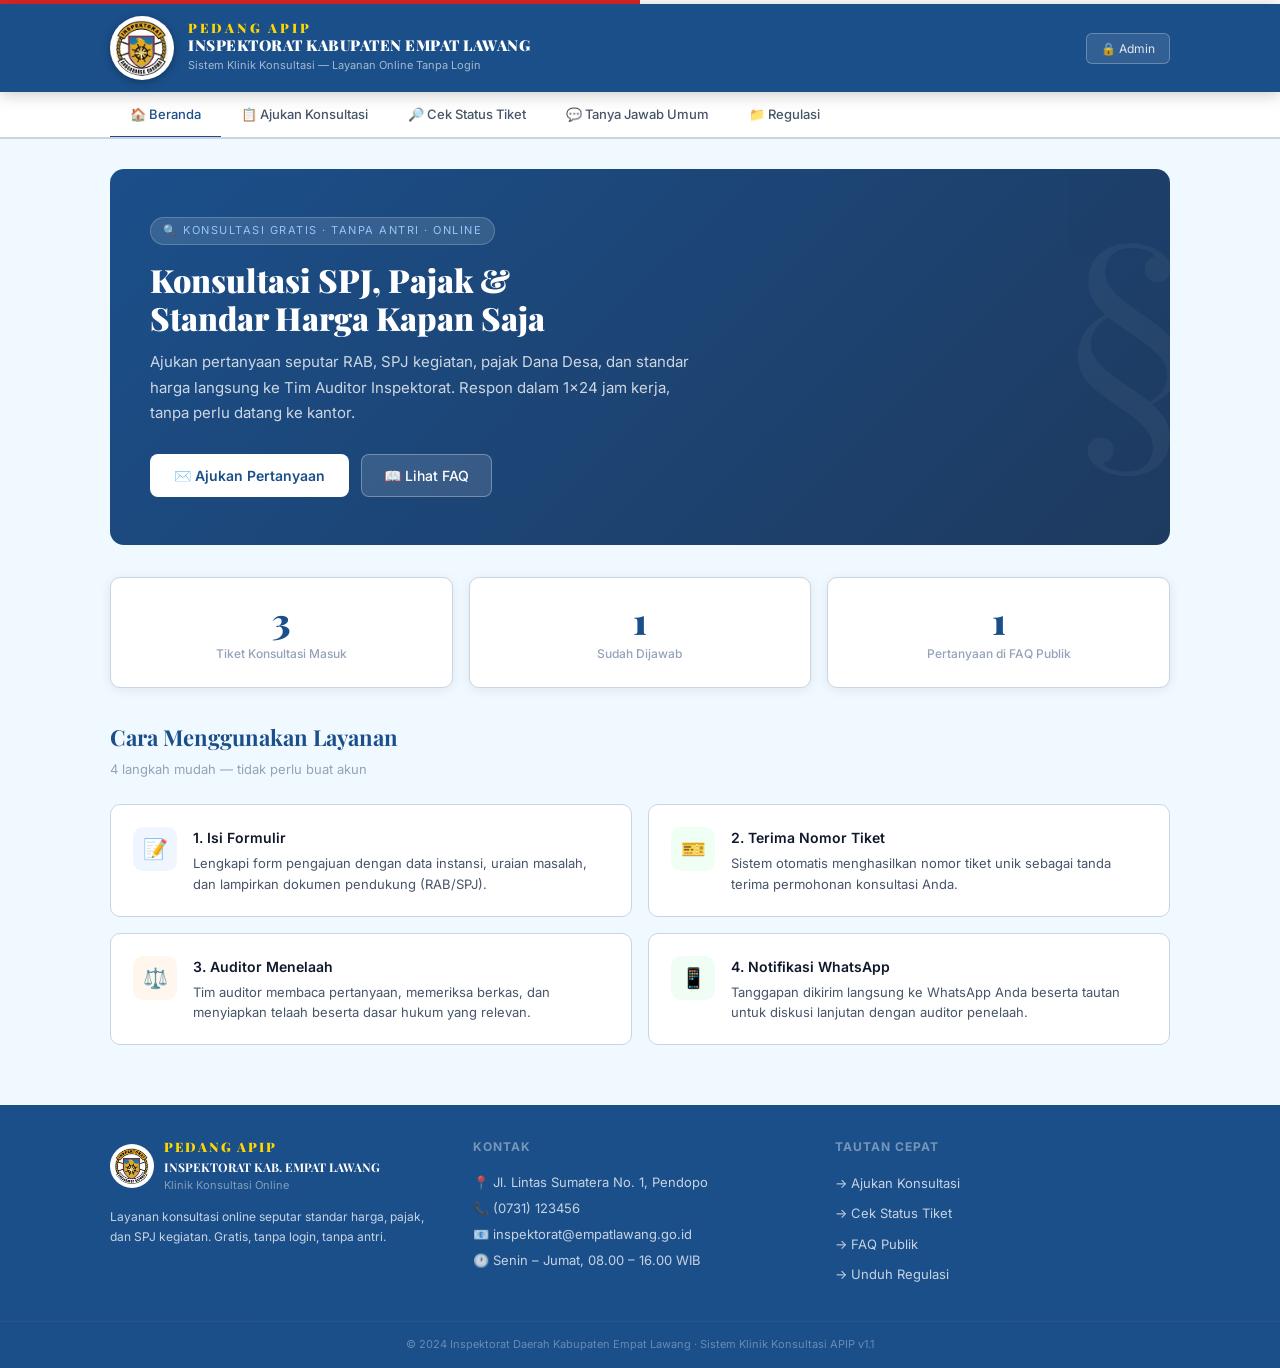
==== app.html @ f9783a8f "Initial commit" ====
<!DOCTYPE html>
<html lang="id">
<head>
  <meta charset="UTF-8">
  <meta name="viewport" content="width=device-width, initial-scale=1.0">
  <title>Klinik Konsultasi APIP — Inspektorat Kab. Empat Lawang</title>

  <!-- Google Fonts -->
  <link rel="preconnect" href="https://fonts.googleapis.com">
  <link href="https://fonts.googleapis.com/css2?family=Inter:wght@300;400;500;600;700&family=Playfair+Display:wght@700;900&display=swap" rel="stylesheet">

  <!-- CSS (urutan penting: base → components → admin) -->
  <link rel="stylesheet" href="css/base.css">
  <link rel="stylesheet" href="css/components.css">
  <link rel="stylesheet" href="css/admin.css">
</head>
<body>

<!-- ═══════════════════════════════════════════════════════════
     HEADER
════════════════════════════════════════════════════════════ -->
<div class="strip-merah"></div>
<header class="site-header">
  <div class="header-inner">
    <div class="logo-wrap">
      <img src="[data-uri]" alt="Logo Inspektorat" class="logo-img">
    </div>
    <div class="header-text">
      <div class="brand-name">PEDANG APIP</div>
      <h1>INSPEKTORAT KABUPATEN EMPAT LAWANG</h1>
      <div class="subtitle">Sistem Klinik Konsultasi — Layanan Online Tanpa Login</div>
    </div>
    <button class="admin-btn" onclick="showPage('admin')">🔒 Admin</button>
  </div>
</header>

<!-- ═══════════════════════════════════════════════════════════
     NAVIGASI PUBLIK
════════════════════════════════════════════════════════════ -->
<nav class="nav-bar">
  <div class="nav-inner">
    <button class="nav-btn active" id="nav-home"     onclick="showPage('home')">🏠 Beranda</button>
    <button class="nav-btn"        id="nav-form"     onclick="showPage('form')">📋 Ajukan Konsultasi</button>
    <button class="nav-btn"        id="nav-cek"      onclick="showPage('cek')">🔎 Cek Status Tiket</button>
    <button class="nav-btn"        id="nav-faq"      onclick="showPage('faq')">💬 Tanya Jawab Umum</button>
    <button class="nav-btn"        id="nav-regulasi" onclick="showPage('regulasi')">📁 Regulasi</button>
  </div>
</nav>

<!-- ═══════════════════════════════════════════════════════════
     KONTEN UTAMA
════════════════════════════════════════════════════════════ -->
<main class="main">

  <!-- ── BERANDA ─────────────────────────────────────────── -->
  <div class="page active" id="page-home">
    <div class="hero">
      <div class="hero-badge">🔍 Konsultasi Gratis · Tanpa Antri · Online</div>
      <h2>Konsultasi SPJ, Pajak &<br>Standar Harga Kapan Saja</h2>
      <p>Ajukan pertanyaan seputar RAB, SPJ kegiatan, pajak Dana Desa, dan standar harga
         langsung ke Tim Auditor Inspektorat. Respon dalam 1×24 jam kerja, tanpa perlu
         datang ke kantor.</p>
      <div class="hero-cta">
        <button class="btn-primary"   onclick="showPage('form')">✉️ Ajukan Pertanyaan</button>
        <button class="btn-secondary" onclick="showPage('faq')">📖 Lihat FAQ</button>
      </div>
    </div>

    <!-- Statistik -->
    <div class="stat-grid">
      <div class="stat-card">
        <div class="stat-num" id="stat-tiket">0</div>
        <div class="stat-label">Tiket Konsultasi Masuk</div>
      </div>
      <div class="stat-card">
        <div class="stat-num" id="stat-selesai">0</div>
        <div class="stat-label">Sudah Dijawab</div>
      </div>
      <div class="stat-card">
        <div class="stat-num" id="stat-faq">0</div>
        <div class="stat-label">Pertanyaan di FAQ Publik</div>
      </div>
    </div>

    <!-- Cara Pakai -->
    <h3 class="section-title" style="margin-bottom:4px;">Cara Menggunakan Layanan</h3>
    <p class="section-sub">4 langkah mudah — tidak perlu buat akun</p>
    <div class="how-grid">
      <div class="how-card">
        <div class="how-icon" style="background:#EFF6FF;">📝</div>
        <div>
          <h4>1. Isi Formulir</h4>
          <p>Lengkapi form pengajuan dengan data instansi, uraian masalah, dan lampirkan dokumen pendukung (RAB/SPJ).</p>
        </div>
      </div>
      <div class="how-card">
        <div class="how-icon" style="background:#F0FFF4;">🎫</div>
        <div>
          <h4>2. Terima Nomor Tiket</h4>
          <p>Sistem otomatis menghasilkan nomor tiket unik sebagai tanda terima permohonan konsultasi Anda.</p>
        </div>
      </div>
      <div class="how-card">
        <div class="how-icon" style="background:#FFF7ED;">⚖️</div>
        <div>
          <h4>3. Auditor Menelaah</h4>
          <p>Tim auditor membaca pertanyaan, memeriksa berkas, dan menyiapkan telaah beserta dasar hukum yang relevan.</p>
        </div>
      </div>
      <div class="how-card">
        <div class="how-icon" style="background:#F0FDF4;">📱</div>
        <div>
          <h4>4. Notifikasi WhatsApp</h4>
          <p>Tanggapan dikirim langsung ke WhatsApp Anda beserta tautan untuk diskusi lanjutan dengan auditor penelaah.</p>
        </div>
      </div>
    </div>
  </div>

  <!-- ── AJUKAN KONSULTASI ────────────────────────────────── -->
  <div class="page" id="page-form">
    <h2 class="section-title">Formulir Pengajuan Konsultasi</h2>
    <p class="section-sub">Isi dengan lengkap dan benar. Nomor WhatsApp aktif wajib diisi untuk menerima tanggapan.</p>

    <div class="form-card">
      <div class="form-row">
        <div class="form-group">
          <label>Nama Lengkap <span class="req">*</span></label>
          <input type="text" id="f-nama" placeholder="Nama sesuai identitas">
        </div>
        <div class="form-group">
          <label>Panggilan / Username</label>
          <input type="text" id="f-username" placeholder="misal: Pak Andi">
        </div>
      </div>

      <div class="form-row">
        <div class="form-group">
          <label>Instansi <span class="req">*</span></label>
          <select id="f-inst-type" onchange="toggleInstName()">
            <option value="">— Pilih Instansi —</option>
            <option value="opd">OPD</option>
            <option value="kecamatan">Kecamatan</option>
            <option value="puskesmas">Puskesmas</option>
            <option value="rs">Rumah Sakit Pratama</option>
          </select>
        </div>
        <div class="form-group" id="f-unit-group" style="display:none">
          <label id="f-unit-label">Unit <span class="req">*</span></label>
          <select id="f-unit">
            <option value="">— Pilih Unit —</option>
          </select>
        </div>
      </div>

      <div class="form-row">
        <div class="form-group">
          <label>Jabatan <span class="req">*</span></label>
          <select id="f-jabatan">
            <option value="">— Pilih Jabatan —</option>
            <option value="PA">PA (Pengguna Anggaran)</option>
            <option value="KPA">KPA (Kuasa Pengguna Anggaran)</option>
            <option value="KPA/PPK">KPA/PPK</option>
            <option value="PPTK">PPTK (Pejabat Pelaksana Teknis Kegiatan)</option>
            <option value="Bendahara JKN">Bendahara JKN</option>
            <option value="Bendahara BOK">Bendahara BOK</option>
            <option value="Bendahara BOS">Bendahara BOS</option>
            <option value="Bendahara Umum">Bendahara Umum atau Lainnya</option>
            <option value="Lainnya">Lainnya</option>
          </select>
        </div>
        <div class="form-group">
          <label>Nomor WhatsApp Aktif <span class="req">*</span></label>
          <input type="tel" id="f-wa" placeholder="628xxxxxxxxxx">
          <div class="form-hint">Format: 628xxx — tanpa spasi atau tanda baca</div>
        </div>
      </div>

      <div class="form-group">
        <label>Alamat Email</label>
        <input type="email" id="f-email" placeholder="email@domain.com (opsional)">
      </div>

      <div class="form-row">
        <div class="form-group">
          <label>Nama Program <span class="req">*</span></label>
          <input type="text" id="f-program" placeholder="misal: Program Pembangunan Infrastruktur Desa">
        </div>
        <div class="form-group">
          <label>Nama Kegiatan <span class="req">*</span></label>
          <input type="text" id="f-kegiatan" placeholder="misal: Pavingisasi Jalan RT 01">
        </div>
      </div>

      <div class="form-group">
        <label>Uraian Pertanyaan Konsultasi <span class="req">*</span></label>
        <textarea id="f-uraian"
          placeholder="Jelaskan secara rinci permasalahan yang dihadapi, termasuk tahun anggaran, nilai kegiatan, dan kendala spesifik..."></textarea>
      </div>

      <div class="form-group">
        <label>Upload Berkas Pendukung</label>
        <div class="upload-zone" onclick="document.getElementById('f-file').click()">
          <div class="upload-icon">📎</div>
          <p id="upload-label">Klik untuk upload DPA, RAB, atau draf SPJ</p>
          <span>Format PDF/Excel/Word · Maks. 10 MB</span>
        </div>
        <input type="file" id="f-file" style="display:none"
               accept=".pdf,.xlsx,.xls,.docx,.doc"
               onchange="updateUploadLabel()">
        <div id="upload-preview" style="display:none;"></div>
      </div>

      <button class="submit-btn" onclick="submitForm()">✉️ Kirim Permohonan Konsultasi</button>
    </div>
  </div>

  <!-- ── CEK STATUS TIKET ─────────────────────────────────── -->
  <div class="page" id="page-cek">
    <h2 class="section-title">Cek Status Tiket Konsultasi</h2>
    <p class="section-sub">Masukkan nomor tiket yang diterima saat pengajuan untuk melihat status dan tanggapan auditor.</p>
    <div style="max-width:560px;margin:0 auto;">
      <div class="form-card">
        <div class="form-group">
          <label>Nomor Tiket <span class="req">*</span></label>
          <input type="text" id="cek-input"
                 placeholder="Contoh: EL-2024-0001"
                 style="text-transform:uppercase;font-size:16px;font-weight:600;letter-spacing:1px;"
                 oninput="this.value=this.value.toUpperCase()"
                 onkeydown="if(event.key==='Enter') cekStatus()">
        </div>
        <button class="submit-btn" onclick="cekStatus()">🔎 Cari Tiket</button>
      </div>
      <div id="cek-result" style="display:none;margin-top:20px;"></div>
    </div>
  </div>

  <!-- ── TANYA JAWAB UMUM (FAQ) ────────────────────────────── -->
  <div class="page" id="page-faq">
    <h2 class="section-title">Ruang Tanya Jawab Umum</h2>
    <p class="section-sub">Arsip telaah auditor yang telah disetujui untuk dibagikan. Nama pemohon otomatis disamarkan.</p>

    <div class="search-bar">
      <input type="text" id="faq-search"
             placeholder="🔍  Cari pertanyaan, topik, atau kata kunci..."
             oninput="filterFaq()">
    </div>
    <div class="tag-filters">
      <span class="tag-chip active"   onclick="setFaqTag(this,'all')">Semua</span>
      <span class="tag-chip"          onclick="setFaqTag(this,'pajak')">Pajak</span>
      <span class="tag-chip"          onclick="setFaqTag(this,'standar-harga')">Standar Harga</span>
      <span class="tag-chip"          onclick="setFaqTag(this,'spj')">SPJ</span>
      <span class="tag-chip"          onclick="setFaqTag(this,'rab')">RAB</span>
      <span class="tag-chip"          onclick="setFaqTag(this,'dana-desa')">Dana Desa</span>
    </div>
    <div id="faq-list"></div>
  </div>

  <!-- ── PUSAT REGULASI ────────────────────────────────────── -->
  <div class="page" id="page-regulasi">
    <h2 class="section-title">Pusat Unduh Regulasi</h2>
    <p class="section-sub">Dokumen aturan resmi yang menjadi dasar pembinaan dan konsultasi.</p>
    <div class="reg-grid" id="reg-grid"></div>
  </div>

  <!-- ── ADMIN ─────────────────────────────────────────────── -->
  <div class="page" id="page-admin">

    <!-- Form Login -->
    <div id="admin-login-section">
      <div style="max-width:420px;margin:0 auto;padding-top:20px;">
        <div class="admin-login">
          <div style="text-align:center;margin-bottom:24px;font-size:40px;">🔒</div>
          <h3>Login Auditor</h3>
          <p>Akses khusus internal Inspektorat Kabupaten Empat Lawang.</p>
          <div class="form-group">
            <label>Email</label>
            <input type="email" id="login-email" placeholder="auditor@empatlawang.go.id"
                   onkeydown="if(event.key==='Enter') doLogin()">
          </div>
          <div class="form-group">
            <label>Password</label>
            <input type="password" id="login-pass" placeholder="••••••••"
                   onkeydown="if(event.key==='Enter') doLogin()">
            <div class="form-hint">Demo: gunakan email apapun + password "auditor123"</div>
          </div>
          <button class="login-btn" onclick="doLogin()">Masuk ke Dashboard</button>
        </div>
      </div>
    </div>

    <!-- Dashboard -->
    <div id="admin-dashboard" style="display:none;">
      <div class="dashboard-header">
        <div>
          <h3>Dashboard Telaah Auditor</h3>
          <p style="font-size:13px;color:var(--text-muted);margin-top:2px;">
            Selamat datang, <strong id="auditor-name">Auditor</strong>
          </p>
        </div>
        <button class="logout-btn" onclick="doLogout()">↩ Keluar</button>
      </div>

      <!-- Stat cards -->
      <div class="stat-grid" style="margin-bottom:24px;">
        <div class="stat-card">
          <div class="stat-num" id="adm-total">0</div>
          <div class="stat-label">Total Tiket</div>
        </div>
        <div class="stat-card">
          <div class="stat-num" id="adm-pending" style="color:var(--blue-mid)">0</div>
          <div class="stat-label">Menunggu Telaah</div>
        </div>
        <div class="stat-card">
          <div class="stat-num" id="adm-done" style="color:var(--success)">0</div>
          <div class="stat-label">Selesai Dijawab</div>
        </div>
      </div>

      <!-- Sub-tab -->
      <div style="display:flex;gap:0;border-bottom:2px solid var(--border);margin-bottom:24px;">
        <button class="admin-tab active" id="atab-tiket"   onclick="switchAdminTab('tiket')">📋 Tiket Masuk</button>
        <button class="admin-tab"        id="atab-auditor" onclick="switchAdminTab('auditor')">👥 Auditor</button>
        <button class="admin-tab"        id="atab-laporan" onclick="switchAdminTab('laporan')">📊 Laporan</button>
      </div>

      <!-- Tab: Tiket -->
      <div id="atab-content-tiket">
        <div class="filter-row">
          <select id="filter-kec" onchange="renderTickets()">
            <option value="all">Semua Kecamatan</option>
            <option>Pendopo</option>
            <option>Pendopo Barat</option>
            <option>Muara Pinang</option>
            <option>Lintang Kanan</option>
            <option>Saling</option>
            <option>Ulu Musi</option>
            <option>Pasemah Air Keruh</option>
            <option>Talang Padang</option>
          </select>
          <select id="filter-status" onchange="renderTickets()">
            <option value="all">Semua Status</option>
            <option value="submitted">Menunggu</option>
            <option value="completed">Selesai</option>
          </select>
          <input type="text" id="filter-search"
                 placeholder="🔍 Cari nama / kegiatan..."
                 oninput="renderTickets()"
                 style="flex:1;min-width:180px;">
        </div>
        <div class="ticket-list" id="ticket-list"></div>
      </div>

      <!-- Tab: Auditor -->
      <div id="atab-content-auditor" style="display:none;">
        <div style="display:flex;justify-content:space-between;align-items:center;margin-bottom:16px;">
          <h4 style="font-size:15px;font-weight:600;color:var(--blue-deep);">Daftar Auditor Aktif</h4>
          <button class="btn-primary"
                  style="background:var(--blue-deep);color:#fff;font-size:13px;padding:9px 16px;"
                  onclick="showAddAuditorForm()">+ Tambah Auditor</button>
        </div>
        <div id="auditor-list"></div>

        <!-- Form Tambah Auditor -->
        <div id="add-auditor-form" style="display:none;margin-top:20px;">
          <div class="form-card" style="padding:24px;">
            <h4 style="font-size:15px;font-weight:600;margin-bottom:16px;color:var(--blue-deep);">Tambah Auditor Baru</h4>
            <div class="form-row">
              <div class="form-group">
                <label>Nama Lengkap <span class="req">*</span></label>
                <input type="text" id="au-nama" placeholder="Nama + gelar">
              </div>
              <div class="form-group">
                <label>NIP</label>
                <input type="text" id="au-nip" placeholder="18 digit NIP">
              </div>
            </div>
            <div class="form-row">
              <div class="form-group">
                <label>Email <span class="req">*</span></label>
                <input type="email" id="au-email" placeholder="nama@empatlawang.go.id">
              </div>
              <div class="form-group">
                <label>Nomor WhatsApp <span class="req">*</span></label>
                <input type="tel" id="au-wa" placeholder="628xxxxxxxxxx">
              </div>
            </div>
            <div class="form-group">
              <label>Wilayah Tugas</label>
              <select id="au-region">
                <option value="All">Semua Wilayah</option>
                <option value="Wilayah 1">Wilayah 1 (Pendopo, Pendopo Barat)</option>
                <option value="Wilayah 2">Wilayah 2 (Muara Pinang, Lintang Kanan)</option>
                <option value="Wilayah 3">Wilayah 3 (Saling, Ulu Musi)</option>
                <option value="Wilayah 4">Wilayah 4 (Pasemah Air Keruh, Talang Padang)</option>
              </select>
            </div>
            <div class="btn-row">
              <button class="btn-send" onclick="saveAuditor()">💾 Simpan Auditor</button>
              <button class="btn-close-telaah"
                      onclick="document.getElementById('add-auditor-form').style.display='none'">Batal</button>
            </div>
          </div>
        </div>
      </div>

      <!-- Tab: Laporan -->
      <div id="atab-content-laporan" style="display:none;">
        <div style="display:flex;justify-content:space-between;align-items:center;margin-bottom:20px;flex-wrap:wrap;gap:12px;">
          <h4 style="font-size:15px;font-weight:600;color:var(--blue-deep);">Rekap & Ekspor Data</h4>
          <button class="btn-primary"
                  style="background:var(--success);color:#fff;font-size:13px;padding:9px 16px;"
                  onclick="exportCSV()">⬇ Ekspor CSV</button>
        </div>
        <div class="form-card" style="padding:24px;margin-bottom:20px;">
          <h4 style="font-size:14px;font-weight:600;margin-bottom:16px;">Tiket per Jenis Instansi</h4>
          <div id="chart-bars" style="display:flex;flex-direction:column;gap:10px;"></div>
        </div>
        <div class="form-card" style="padding:24px;">
          <h4 style="font-size:14px;font-weight:600;margin-bottom:16px;">Tiket per Kecamatan</h4>
          <div id="chart-kec" style="display:flex;flex-direction:column;gap:10px;"></div>
        </div>
      </div>

    </div><!-- /admin-dashboard -->
  </div><!-- /page-admin -->

</main>

<!-- ═══════════════════════════════════════════════════════════
     FOOTER
════════════════════════════════════════════════════════════ -->
<footer style="background:var(--blue-deep);color:rgba(255,255,255,0.75);margin-top:0;">
  <div style="max-width:1100px;margin:0 auto;padding:32px 20px;
              display:grid;grid-template-columns:repeat(auto-fit,minmax(220px,1fr));gap:28px;">
    <div>
      <div style="display:flex;align-items:center;gap:10px;margin-bottom:12px;">
        <img src="[data-uri]"
             style="width:44px;height:44px;border-radius:50%;object-fit:contain;background:#fff;padding:2px;border:2px solid rgba(255,255,255,0.2);" alt="Logo">
        <div>
          <div style="font-family:'Playfair Display',serif;font-weight:900;font-size:13px;color:#FFD700;letter-spacing:2px;">PEDANG APIP</div>
          <div style="font-family:'Playfair Display',serif;font-weight:700;font-size:12px;color:#fff;">INSPEKTORAT KAB. EMPAT LAWANG</div>
          <div style="font-size:11px;opacity:.6;">Klinik Konsultasi Online</div>
        </div>
      </div>
      <p style="font-size:12px;line-height:1.7;">
        Layanan konsultasi online seputar standar harga, pajak, dan SPJ kegiatan.
        Gratis, tanpa login, tanpa antri.
      </p>
    </div>
    <div>
      <div style="font-size:12px;font-weight:700;letter-spacing:1px;text-transform:uppercase;
                  color:rgba(255,255,255,0.4);margin-bottom:12px;">Kontak</div>
      <div style="font-size:13px;line-height:2;">
        📍 Jl. Lintas Sumatera No. 1, Pendopo<br>
        📞 (0731) 123456<br>
        📧 inspektorat@empatlawang.go.id<br>
        🕐 Senin – Jumat, 08.00 – 16.00 WIB
      </div>
    </div>
    <div>
      <div style="font-size:12px;font-weight:700;letter-spacing:1px;text-transform:uppercase;
                  color:rgba(255,255,255,0.4);margin-bottom:12px;">Tautan Cepat</div>
      <div style="font-size:13px;line-height:2.2;display:flex;flex-direction:column;gap:2px;">
        <a href="#" onclick="showPage('form');return false"
           style="color:rgba(255,255,255,0.75);text-decoration:none;">→ Ajukan Konsultasi</a>
        <a href="#" onclick="showPage('cek');return false"
           style="color:rgba(255,255,255,0.75);text-decoration:none;">→ Cek Status Tiket</a>
        <a href="#" onclick="showPage('faq');return false"
           style="color:rgba(255,255,255,0.75);text-decoration:none;">→ FAQ Publik</a>
        <a href="#" onclick="showPage('regulasi');return false"
           style="color:rgba(255,255,255,0.75);text-decoration:none;">→ Unduh Regulasi</a>
      </div>
    </div>
  </div>
  <div style="border-top:1px solid rgba(255,255,255,0.1);text-align:center;
              padding:14px 20px;font-size:11px;opacity:.45;">
    © 2024 Inspektorat Daerah Kabupaten Empat Lawang · Sistem Klinik Konsultasi APIP v1.1
  </div>
</footer>

<!-- ═══════════════════════════════════════════════════════════
     MODAL: SUKSES PENGAJUAN
════════════════════════════════════════════════════════════ -->
<div class="modal-overlay" id="success-modal">
  <div class="modal">
    <div class="modal-icon">✅</div>
    <h3>Permohonan Terkirim!</h3>
    <p>Tiket konsultasi Anda telah berhasil diregistrasi. Tim auditor akan menelaah dan
       mengirimkan tanggapan ke WhatsApp Anda dalam 1×24 jam kerja.</p>
    <div class="ticket-box">
      <div class="ticket-label">Nomor Tiket Anda</div>
      <div class="ticket-num" id="modal-ticket-num">EL-2024-0001</div>
    </div>
    <p style="font-size:12px;color:var(--text-muted);">
      Simpan nomor ini sebagai bukti pengajuan konsultasi.</p>
    <button class="close-modal" onclick="closeModal()">Tutup</button>
  </div>
</div>

<!-- ═══════════════════════════════════════════════════════════
     MODAL: TELAAH AUDITOR
════════════════════════════════════════════════════════════ -->
<div class="telaah-modal" id="telaah-modal">
  <div class="telaah-inner">
    <h3>📋 Telaah Tiket Konsultasi</h3>
    <p style="font-size:12px;color:var(--text-muted);margin-bottom:16px;" id="tm-ticket-num"></p>
    <hr class="section-divider">

    <!-- Info pemohon -->
    <div class="info-grid" id="tm-info"></div>

    <!-- Uraian pertanyaan -->
    <div style="margin-bottom:14px;">
      <label style="font-size:11px;font-weight:700;color:var(--text-muted);text-transform:uppercase;
                    letter-spacing:.8px;display:block;margin-bottom:6px;">Uraian Pertanyaan</label>
      <div id="tm-uraian"
           style="font-size:14px;color:var(--text-primary);line-height:1.7;
                  background:var(--bg);border-radius:8px;padding:14px;border:1px solid var(--border);"></div>
    </div>

    <!-- Link lampiran -->
    <div id="tm-lampiran" style="display:none;margin-bottom:14px;"></div>

    <hr class="section-divider">

    <!-- View mode (sudah dijawab) -->
    <div id="tm-jawaban-view" style="display:none;">
      <div class="legal-basis" id="tm-lb-view"></div>
      <div style="font-size:14px;color:var(--text-primary);line-height:1.7;" id="tm-rek-view"></div>
      <div style="text-align:center;margin-top:20px;">
        <button class="btn-close-telaah" onclick="closeTelaah()">Tutup</button>
      </div>
    </div>

    <!-- Input mode (belum dijawab) -->
    <div id="tm-input-section">
      <!-- Tombol AI Draft -->
      <button class="ai-btn" id="ai-draft-btn" onclick="aiDraftTelaah()">
        ✨ Draft Otomatis dengan AI (Claude)
      </button>

      <label class="telaah-label">Dasar Hukum / Aturan yang Relevan <span class="req">*</span></label>
      <textarea class="telaah-textarea" id="tm-legal"
        placeholder="misal: Permendagri No. 20 Tahun 2018 Pasal 5 ayat (2), PMK No. 193/PMK.07/2018..."></textarea>

      <label class="telaah-label">Telaah & Saran / Rekomendasi Pembinaan <span class="req">*</span></label>
      <textarea class="telaah-textarea" id="tm-rek"
        placeholder="Tulis telaah, analisis, dan rekomendasi tindakan yang harus diambil oleh pemohon..."></textarea>

      <!-- Preview WA -->
      <div id="tm-wa-preview" class="wa-preview" style="display:none;">
        <div class="wa-label">📱 Preview Pesan WhatsApp</div>
        <p id="tm-wa-text"></p>
      </div>

      <!-- Centang FAQ -->
      <div class="checkbox-row">
        <input type="checkbox" id="tm-public" onchange="togglePublicCheck()">
        <label for="tm-public">
          ⭐ Tampilkan di FAQ Publik (nama pemohon akan disamarkan)
        </label>
      </div>

      <!-- Tombol preview & kirim -->
      <button class="btn-secondary"
              style="margin-bottom:14px;width:100%;text-align:center;color:var(--text-secondary);"
              onclick="previewWA()">👀 Preview Pesan WhatsApp</button>

      <div class="btn-row">
        <button class="btn-send"         onclick="sendTelaah()">📨 Kirim Tanggapan via WhatsApp</button>
        <button class="btn-close-telaah" onclick="closeTelaah()">Batal</button>
      </div>
    </div>

  </div>
</div>

<!-- ═══════════════════════════════════════════════════════════
     JAVASCRIPT — urutan loading penting
     data.js harus paling awal (fungsi dasar dipakai semua file)
════════════════════════════════════════════════════════════ -->
<script src="js/data.js"></script>
<script src="js/router.js"></script>
<script src="js/form.js"></script>
<script src="js/cek-status.js"></script>
<script src="js/faq.js"></script>
<script src="js/regulasi.js"></script>
<script src="js/admin.js"></script>
<script src="js/telaah.js"></script>
<script src="js/laporan.js"></script>

<script>
  // Inisialisasi: tampilkan halaman beranda
  showPage('home');
</script>
</body>
</html>
---- css/base.css ----
/* ============================================================
   BASE.CSS — Variabel, Reset, Tipografi, Layout, Responsif
   Klinik Konsultasi APIP · Inspektorat Kab. Empat Lawang
   ============================================================ */

/* ─── CSS VARIABLES ─── */
:root {
  --blue-deep:    #1B4F8A;
  --blue-mid:     #2563EB;
  --teal:         #0E7490;
  --teal-light:   #E0F2FE;
  --gold:         #B45309;
  --gold-light:   #FEF3C7;
  --red-strip:    #DC2626;
  --bg:           #F0F9FF;
  --surface:      #FFFFFF;
  --border:       #CBD5E1;
  --text-primary: #0F172A;
  --text-secondary:#475569;
  --text-muted:   #94A3B8;
  --success:      #059669;
  --success-light:#ECFDF5;
  --radius:       10px;
  --shadow:       0 2px 12px rgba(15,23,42,0.08);
  --shadow-lg:    0 8px 32px rgba(15,23,42,0.14);
}

/* ─── RESET ─── */
*, *::before, *::after {
  box-sizing: border-box;
  margin: 0;
  padding: 0;
}

/* ─── BODY ─── */
body {
  font-family: 'Inter', sans-serif;
  background: var(--bg);
  color: var(--text-primary);
  min-height: 100vh;
  font-size: 15px;
  line-height: 1.6;
}

/* ─── HEADER ─── */
.strip-merah {
  height: 4px;
  background: linear-gradient(90deg, var(--red-strip) 50%, #fff 50%);
}
.site-header {
  background: var(--blue-deep);
  color: #fff;
  position: sticky;
  top: 0;
  z-index: 100;
  box-shadow: 0 2px 16px rgba(0,0,0,0.22);
}
.header-inner {
  max-width: 1100px;
  margin: 0 auto;
  padding: 12px 20px;
  display: flex;
  align-items: center;
  gap: 14px;
}
.logo-wrap {
  flex-shrink: 0;
  display: flex;
  align-items: center;
  justify-content: center;
}
.logo-img {
  width: 64px;
  height: 64px;
  object-fit: contain;
  border-radius: 50%;
  border: 2px solid rgba(255,255,255,0.25);
  background: #fff;
  padding: 2px;
  box-shadow: 0 2px 8px rgba(0,0,0,0.3);
}
.header-text { flex: 1; }
.header-text .brand-name {
  font-family: 'Playfair Display', serif;
  font-size: 13px;
  font-weight: 900;
  letter-spacing: 3px;
  text-transform: uppercase;
  color: #FFD700;
  line-height: 1;
  margin-bottom: 2px;
}
.header-text h1 {
  font-family: 'Playfair Display', serif;
  font-size: 15px;
  font-weight: 900;
  line-height: 1.2;
  color: #fff;
  text-transform: uppercase;
  letter-spacing: 0.5px;
}
.header-text .subtitle {
  font-size: 11px;
  color: rgba(255,255,255,0.60);
  margin-top: 3px;
}
.admin-btn {
  background: rgba(255,255,255,0.1);
  border: 1px solid rgba(255,255,255,0.25);
  color: rgba(255,255,255,0.85);
  padding: 7px 14px;
  border-radius: 6px;
  font-size: 12px;
  cursor: pointer;
  font-family: 'Inter', sans-serif;
  transition: all .2s;
  white-space: nowrap;
}
.admin-btn:hover { background: rgba(255,255,255,0.2); color: #fff; }

/* ─── NAVIGASI ─── */
.nav-bar {
  background: var(--surface);
  border-bottom: 2px solid var(--border);
  position: sticky;
  top: 82px;
  z-index: 90;
}
.nav-inner {
  max-width: 1100px;
  margin: 0 auto;
  padding: 0 20px;
  display: flex;
  gap: 0;
  overflow-x: auto;
}
.nav-btn {
  padding: 14px 20px;
  border: none;
  background: none;
  font-family: 'Inter', sans-serif;
  font-size: 13px;
  font-weight: 500;
  color: var(--text-secondary);
  cursor: pointer;
  border-bottom: 3px solid transparent;
  transition: all .2s;
  white-space: nowrap;
  margin-bottom: -2px;
}
.nav-btn.active  { color: var(--blue-deep); border-bottom-color: var(--blue-deep); }
.nav-btn:hover   { color: var(--blue-mid); }

/* ─── MAIN LAYOUT ─── */
.main {
  max-width: 1100px;
  margin: 0 auto;
  padding: 30px 20px 60px;
}
.page         { display: none; }
.page.active  { display: block; }

/* ─── SECTION HEADINGS ─── */
.section-title {
  font-family: 'Playfair Display', serif;
  font-size: 22px;
  font-weight: 700;
  color: var(--blue-deep);
  margin-bottom: 6px;
}
.section-sub {
  font-size: 13px;
  color: var(--text-muted);
  margin-bottom: 24px;
}

/* ─── STAT GRID ─── */
.stat-grid {
  display: grid;
  grid-template-columns: repeat(3, 1fr);
  gap: 16px;
  margin-bottom: 32px;
}
.stat-card {
  background: var(--surface);
  border-radius: var(--radius);
  padding: 24px;
  border: 1px solid var(--border);
  box-shadow: var(--shadow);
  text-align: center;
}
.stat-num {
  font-family: 'Playfair Display', serif;
  font-size: 36px;
  font-weight: 900;
  color: var(--blue-deep);
  line-height: 1;
}
.stat-label { font-size: 12px; color: var(--text-muted); margin-top: 6px; font-weight: 500; }

/* ─── EMPTY STATE ─── */
.empty-state {
  text-align: center;
  padding: 60px 20px;
  color: var(--text-muted);
}
.empty-state .es-icon { font-size: 48px; margin-bottom: 12px; }
.empty-state p { font-size: 14px; }

/* ─── RESPONSIVE ─── */
@media (max-width: 640px) {
  .header-inner       { gap: 10px; }
  .header-text h1     { font-size: 14px; }
  .stat-grid          { grid-template-columns: 1fr; }
  .nav-btn            { padding: 12px 14px; font-size: 12px; }
}
---- css/components.css ----
/* ============================================================
   COMPONENTS.CSS — Tombol, Form, Card, FAQ, Regulasi, Modal
   Klinik Konsultasi APIP · Inspektorat Kab. Empat Lawang
   ============================================================ */

/* ─── TOMBOL UTAMA ─── */
.btn-primary {
  background: #fff;
  color: var(--blue-deep);
  border: none;
  padding: 12px 24px;
  border-radius: 8px;
  font-family: 'Inter', sans-serif;
  font-weight: 600;
  font-size: 14px;
  cursor: pointer;
  transition: all .2s;
  display: inline-flex;
  align-items: center;
  gap: 8px;
}
.btn-primary:hover { background: #EEF2FF; transform: translateY(-1px); }

.btn-secondary {
  background: rgba(255,255,255,0.12);
  color: #fff;
  border: 1px solid rgba(255,255,255,0.3);
  padding: 12px 22px;
  border-radius: 8px;
  font-family: 'Inter', sans-serif;
  font-weight: 500;
  font-size: 14px;
  cursor: pointer;
  transition: all .2s;
}
.btn-secondary:hover { background: rgba(255,255,255,0.2); }

.submit-btn {
  background: var(--blue-deep);
  color: #fff;
  border: none;
  padding: 14px 32px;
  border-radius: 8px;
  font-family: 'Inter', sans-serif;
  font-weight: 600;
  font-size: 15px;
  cursor: pointer;
  transition: all .2s;
  width: 100%;
  margin-top: 8px;
}
.submit-btn:hover  { background: var(--blue-mid); transform: translateY(-1px); }
.submit-btn:active { transform: none; }

/* ─── HOME · HERO ─── */
.hero {
  background: linear-gradient(135deg, var(--blue-deep) 0%, #1E3A5F 100%);
  border-radius: 14px;
  padding: 48px 40px;
  color: #fff;
  margin-bottom: 32px;
  position: relative;
  overflow: hidden;
}
.hero::before {
  content: '§';
  position: absolute;
  right: -20px;
  top: -30px;
  font-size: 240px;
  opacity: 0.04;
  font-family: 'Playfair Display', serif;
}
.hero-badge {
  display: inline-flex;
  align-items: center;
  gap: 6px;
  background: rgba(255,255,255,0.12);
  border: 1px solid rgba(255,255,255,0.2);
  border-radius: 20px;
  padding: 4px 12px;
  font-size: 11px;
  letter-spacing: 1.5px;
  text-transform: uppercase;
  margin-bottom: 16px;
  color: #93C5FD;
}
.hero h2 {
  font-family: 'Playfair Display', serif;
  font-size: 32px;
  font-weight: 900;
  line-height: 1.2;
  margin-bottom: 12px;
}
.hero p {
  font-size: 15px;
  color: rgba(255,255,255,0.78);
  max-width: 560px;
  margin-bottom: 28px;
  line-height: 1.7;
}
.hero-cta { display: flex; gap: 12px; flex-wrap: wrap; }

/* ─── HOME · CARA PAKAI ─── */
.how-grid {
  display: grid;
  grid-template-columns: repeat(2, 1fr);
  gap: 16px;
}
.how-card {
  background: var(--surface);
  border-radius: var(--radius);
  padding: 22px;
  border: 1px solid var(--border);
  display: flex;
  gap: 16px;
  align-items: flex-start;
}
.how-icon {
  width: 44px; height: 44px;
  border-radius: 10px;
  display: flex;
  align-items: center;
  justify-content: center;
  font-size: 20px;
  flex-shrink: 0;
}
.how-card h4 { font-size: 14px; font-weight: 600; margin-bottom: 4px; }
.how-card p  { font-size: 13px; color: var(--text-secondary); line-height: 1.55; }

/* ─── FORM ─── */
.form-card {
  background: var(--surface);
  border-radius: 14px;
  padding: 36px;
  border: 1px solid var(--border);
  box-shadow: var(--shadow);
}
.form-row   { display: grid; grid-template-columns: 1fr 1fr; gap: 16px; }
.form-group { margin-bottom: 18px; }
.form-group label {
  display: block;
  font-size: 13px;
  font-weight: 600;
  color: var(--text-primary);
  margin-bottom: 6px;
}
.form-group label .req { color: var(--red-strip); margin-left: 2px; }
.form-group input,
.form-group select,
.form-group textarea {
  width: 100%;
  border: 1.5px solid var(--border);
  border-radius: 8px;
  padding: 10px 14px;
  font-family: 'Inter', sans-serif;
  font-size: 14px;
  color: var(--text-primary);
  background: #fff;
  transition: border-color .2s;
  outline: none;
}
.form-group input:focus,
.form-group select:focus,
.form-group textarea:focus {
  border-color: var(--blue-mid);
  box-shadow: 0 0 0 3px rgba(37,99,235,0.08);
}
.form-group textarea { resize: vertical; min-height: 120px; }
.form-hint { font-size: 11px; color: var(--text-muted); margin-top: 4px; }

.upload-zone {
  border: 2px dashed var(--border);
  border-radius: 8px;
  padding: 28px;
  text-align: center;
  cursor: pointer;
  transition: all .2s;
  background: var(--bg);
}
.upload-zone:hover { border-color: var(--blue-mid); background: #EFF6FF; }
.upload-zone .upload-icon { font-size: 32px; margin-bottom: 8px; }
.upload-zone p    { font-size: 13px; color: var(--text-secondary); }
.upload-zone span { font-size: 12px; color: var(--text-muted); display: block; margin-top: 4px; }

/* ─── FAQ ─── */
.search-bar { display: flex; gap: 10px; margin-bottom: 24px; }
.search-bar input {
  flex: 1;
  border: 1.5px solid var(--border);
  border-radius: 8px;
  padding: 11px 16px;
  font-family: 'Inter', sans-serif;
  font-size: 14px;
  outline: none;
  transition: border-color .2s;
}
.search-bar input:focus { border-color: var(--blue-mid); }

.tag-filters { display: flex; gap: 8px; flex-wrap: wrap; margin-bottom: 20px; }
.tag-chip {
  padding: 6px 14px;
  border-radius: 20px;
  font-size: 12px;
  font-weight: 500;
  border: 1.5px solid var(--border);
  background: #fff;
  color: var(--text-secondary);
  cursor: pointer;
  transition: all .15s;
}
.tag-chip.active            { background: var(--blue-deep); color: #fff; border-color: var(--blue-deep); }
.tag-chip:hover:not(.active){ border-color: var(--blue-mid); color: var(--blue-mid); }

.faq-item {
  background: var(--surface);
  border: 1px solid var(--border);
  border-radius: var(--radius);
  margin-bottom: 12px;
  overflow: hidden;
  transition: box-shadow .2s;
}
.faq-item:hover { box-shadow: var(--shadow); }
.faq-q {
  padding: 18px 20px;
  cursor: pointer;
  display: flex;
  gap: 12px;
  align-items: flex-start;
  justify-content: space-between;
}
.faq-q-text       { flex: 1; }
.faq-q-text h4    { font-size: 14px; font-weight: 600; margin-bottom: 4px; }
.faq-q-text .meta { font-size: 11px; color: var(--text-muted); }
.faq-toggle { font-size: 18px; color: var(--text-muted); transition: transform .2s; flex-shrink: 0; }
.faq-item.open .faq-toggle { transform: rotate(45deg); }
.faq-ans {
  display: none;
  padding: 0 20px 20px;
  border-top: 1px solid var(--border);
}
.faq-item.open .faq-ans { display: block; }

.legal-basis {
  background: var(--gold-light);
  border-left: 3px solid var(--gold);
  border-radius: 4px;
  padding: 10px 14px;
  font-size: 12px;
  color: var(--gold);
  font-weight: 600;
  margin-bottom: 12px;
  margin-top: 16px;
}
.faq-ans p { font-size: 14px; color: var(--text-secondary); line-height: 1.7; }
.faq-tag {
  display: inline-block;
  background: var(--teal-light);
  color: var(--teal);
  border-radius: 4px;
  padding: 2px 8px;
  font-size: 11px;
  font-weight: 600;
  margin-right: 6px;
}

/* ─── REGULASI ─── */
.reg-grid {
  display: grid;
  grid-template-columns: repeat(2, 1fr);
  gap: 14px;
}
.reg-card {
  background: var(--surface);
  border: 1px solid var(--border);
  border-radius: var(--radius);
  padding: 20px;
  display: flex;
  gap: 14px;
  align-items: flex-start;
  transition: box-shadow .2s;
}
.reg-card:hover { box-shadow: var(--shadow); }
.reg-icon {
  width: 44px; height: 44px;
  border-radius: 8px;
  display: flex;
  align-items: center;
  justify-content: center;
  font-size: 22px;
  flex-shrink: 0;
  background: #FEF3C7;
}
.reg-card h4      { font-size: 13px; font-weight: 600; margin-bottom: 4px; line-height: 1.4; }
.reg-card .reg-meta { font-size: 11px; color: var(--text-muted); margin-bottom: 8px; }
.dl-btn {
  display: inline-flex;
  align-items: center;
  gap: 5px;
  font-size: 12px;
  font-weight: 600;
  color: var(--blue-mid);
  padding: 5px 10px;
  border: 1.5px solid var(--blue-mid);
  border-radius: 6px;
  transition: all .15s;
  cursor: pointer;
  background: none;
  font-family: 'Inter', sans-serif;
  text-decoration: none;
}
.dl-btn:hover { background: var(--blue-mid); color: #fff; }

/* ─── SUBUNIT (Desa/Sekolah muncul dinamis) ─── */
#f-subunit-group {
  animation: fadeIn .2s ease;
}
@keyframes fadeIn {
  from { opacity: 0; transform: translateY(-4px); }
  to   { opacity: 1; transform: translateY(0); }
}

/* ─── CEK STATUS ─── */
.status-card {
  background: var(--surface);
  border-radius: 14px;
  border: 1px solid var(--border);
  overflow: hidden;
  box-shadow: var(--shadow);
}
.status-header {
  padding: 20px 24px;
  display: flex;
  align-items: center;
  justify-content: space-between;
  gap: 12px;
}
.status-header.submitted { background: #EFF6FF; border-bottom: 1px solid #BFDBFE; }
.status-header.completed { background: var(--success-light); border-bottom: 1px solid #A7F3D0; }
.status-body { padding: 20px 24px; }

/* ─── MODAL SUKSES ─── */
.modal-overlay {
  display: none;
  position: fixed;
  inset: 0;
  background: rgba(0,0,0,0.5);
  z-index: 999;
  align-items: center;
  justify-content: center;
  padding: 20px;
}
.modal-overlay.open { display: flex; }
.modal {
  background: #fff;
  border-radius: 16px;
  padding: 40px 36px;
  max-width: 420px;
  width: 100%;
  text-align: center;
  box-shadow: var(--shadow-lg);
  animation: popIn .3s ease;
}
@keyframes popIn {
  from { transform: scale(0.9); opacity: 0; }
  to   { transform: scale(1);   opacity: 1; }
}
.modal-icon { font-size: 56px; margin-bottom: 16px; }
.modal h3   { font-family: 'Playfair Display', serif; font-size: 22px; color: var(--blue-deep); margin-bottom: 10px; }
.modal p    { font-size: 14px; color: var(--text-secondary); line-height: 1.6; margin-bottom: 12px; }
.ticket-box {
  background: var(--teal-light);
  border: 1px solid #BAE6FD;
  border-radius: 10px;
  padding: 16px;
  margin: 16px 0;
}
.ticket-box .ticket-label { font-size: 11px; color: var(--teal); font-weight: 600; letter-spacing: 1px; text-transform: uppercase; }
.ticket-box .ticket-num   { font-family: 'Playfair Display', serif; font-size: 28px; font-weight: 900; color: var(--blue-deep); }
.close-modal {
  background: var(--blue-deep);
  color: #fff;
  border: none;
  padding: 12px 28px;
  border-radius: 8px;
  font-family: 'Inter', sans-serif;
  font-weight: 600;
  font-size: 14px;
  cursor: pointer;
  margin-top: 8px;
  width: 100%;
  transition: background .2s;
}
.close-modal:hover { background: var(--blue-mid); }

/* ─── RESPONSIVE ─── */
@media (max-width: 640px) {
  .hero         { padding: 28px 20px; }
  .hero h2      { font-size: 22px; }
  .how-grid     { grid-template-columns: 1fr; }
  .form-row     { grid-template-columns: 1fr; }
  .reg-grid     { grid-template-columns: 1fr; }
  .form-card    { padding: 20px 16px; }
}
---- css/admin.css ----
/* ============================================================
   ADMIN.CSS — Dashboard, Tab, Tiket, Telaah Modal, Laporan
   Klinik Konsultasi APIP · Inspektorat Kab. Empat Lawang
   ============================================================ */

/* ─── LOGIN ─── */
.admin-login {
  max-width: 420px;
  margin: 0 auto;
  background: var(--surface);
  border-radius: 14px;
  padding: 40px 36px;
  border: 1px solid var(--border);
  box-shadow: var(--shadow-lg);
}
.admin-login h3 { font-family: 'Playfair Display', serif; font-size: 22px; color: var(--blue-deep); margin-bottom: 6px; }
.admin-login p  { font-size: 13px; color: var(--text-muted); margin-bottom: 28px; }
.login-btn {
  background: var(--blue-deep);
  color: #fff;
  border: none;
  padding: 13px;
  border-radius: 8px;
  font-family: 'Inter', sans-serif;
  font-weight: 600;
  font-size: 14px;
  width: 100%;
  cursor: pointer;
  transition: background .2s;
}
.login-btn:hover { background: var(--blue-mid); }

/* ─── DASHBOARD HEADER ─── */
.dashboard-header {
  display: flex;
  align-items: center;
  justify-content: space-between;
  margin-bottom: 24px;
  flex-wrap: wrap;
  gap: 12px;
}
.dashboard-header h3 { font-family: 'Playfair Display', serif; font-size: 22px; color: var(--blue-deep); }
.logout-btn {
  background: none;
  border: 1.5px solid var(--border);
  color: var(--text-secondary);
  padding: 8px 16px;
  border-radius: 6px;
  font-size: 12px;
  cursor: pointer;
  font-family: 'Inter', sans-serif;
  transition: all .15s;
}
.logout-btn:hover { border-color: var(--red-strip); color: var(--red-strip); }

/* ─── ADMIN SUB-TABS ─── */
.admin-tab {
  padding: 11px 20px;
  border: none;
  background: none;
  font-family: 'Inter', sans-serif;
  font-size: 13px;
  font-weight: 500;
  color: var(--text-secondary);
  cursor: pointer;
  border-bottom: 3px solid transparent;
  transition: all .2s;
  margin-bottom: -2px;
}
.admin-tab.active { color: var(--blue-deep); border-bottom-color: var(--blue-deep); font-weight: 600; }
.admin-tab:hover  { color: var(--blue-mid); }

/* ─── FILTER ROW ─── */
.filter-row {
  display: flex;
  gap: 10px;
  margin-bottom: 20px;
  flex-wrap: wrap;
}
.filter-row select,
.filter-row input {
  border: 1.5px solid var(--border);
  border-radius: 8px;
  padding: 9px 12px;
  font-family: 'Inter', sans-serif;
  font-size: 13px;
  outline: none;
  background: #fff;
}

/* ─── TIKET CARD ─── */
.ticket-list { display: flex; flex-direction: column; gap: 12px; }
.ticket-card {
  background: var(--surface);
  border: 1px solid var(--border);
  border-radius: var(--radius);
  padding: 20px;
  cursor: pointer;
  transition: all .2s;
  display: flex;
  gap: 16px;
  align-items: flex-start;
}
.ticket-card:hover { box-shadow: var(--shadow); border-color: var(--blue-mid); }
.ticket-card.new  { border-left: 4px solid var(--blue-mid); }
.ticket-card.done { border-left: 4px solid var(--success); opacity: 0.75; }
.tc-badge {
  padding: 4px 10px;
  border-radius: 20px;
  font-size: 11px;
  font-weight: 600;
  white-space: nowrap;
}
.badge-new  { background: #EFF6FF; color: var(--blue-mid); }
.badge-done { background: var(--success-light); color: var(--success); }
.tc-main     { flex: 1; }
.tc-main h4  { font-size: 14px; font-weight: 600; margin-bottom: 4px; }
.tc-meta     { font-size: 12px; color: var(--text-muted); }
.tc-inst     { font-size: 13px; color: var(--text-secondary); margin: 3px 0; }

/* ─── TELAAH MODAL ─── */
.telaah-modal {
  display: none;
  position: fixed;
  inset: 0;
  background: rgba(0,0,0,0.5);
  z-index: 999;
  overflow-y: auto;
  padding: 20px;
}
.telaah-modal.open { display: block; }
.telaah-inner {
  background: #fff;
  border-radius: 14px;
  max-width: 720px;
  margin: 20px auto;
  padding: 36px;
  box-shadow: var(--shadow-lg);
}
.telaah-inner h3 { font-family: 'Playfair Display', serif; font-size: 20px; color: var(--blue-deep); margin-bottom: 4px; }
.section-divider { border: none; border-top: 1.5px solid var(--border); margin: 20px 0; }
.info-grid       { display: grid; grid-template-columns: 1fr 1fr; gap: 12px 24px; margin-bottom: 16px; }
.info-item label { font-size: 11px; font-weight: 600; color: var(--text-muted); text-transform: uppercase; letter-spacing: 0.8px; display: block; }
.info-item span  { font-size: 14px; color: var(--text-primary); }

.telaah-label { font-size: 13px; font-weight: 600; margin-bottom: 6px; display: block; }
.telaah-textarea {
  width: 100%;
  border: 1.5px solid var(--border);
  border-radius: 8px;
  padding: 12px 14px;
  font-family: 'Inter', sans-serif;
  font-size: 13px;
  resize: vertical;
  min-height: 100px;
  outline: none;
  transition: border-color .2s;
  margin-bottom: 14px;
}
.telaah-textarea:focus { border-color: var(--blue-mid); }

.checkbox-row {
  display: flex;
  align-items: center;
  gap: 10px;
  background: var(--gold-light);
  border-radius: 8px;
  padding: 12px 16px;
  margin-bottom: 18px;
}
.checkbox-row input[type=checkbox] { width: 18px; height: 18px; cursor: pointer; accent-color: var(--gold); }
.checkbox-row label { font-size: 13px; font-weight: 500; color: var(--gold); cursor: pointer; }

.btn-send {
  background: var(--success);
  color: #fff;
  border: none;
  padding: 13px 28px;
  border-radius: 8px;
  font-family: 'Inter', sans-serif;
  font-weight: 600;
  font-size: 14px;
  cursor: pointer;
  transition: all .2s;
  display: flex;
  align-items: center;
  gap: 8px;
}
.btn-send:hover { background: #047857; }

.btn-close-telaah {
  background: none;
  border: 1.5px solid var(--border);
  color: var(--text-secondary);
  padding: 13px 20px;
  border-radius: 8px;
  font-family: 'Inter', sans-serif;
  font-weight: 500;
  font-size: 14px;
  cursor: pointer;
  transition: all .15s;
}
.btn-close-telaah:hover { border-color: #94A3B8; color: var(--text-primary); }
.btn-row { display: flex; gap: 10px; flex-wrap: wrap; margin-top: 8px; }

.wa-preview { background: #E7F8EE; border: 1px solid #86EFAC; border-radius: 10px; padding: 14px 16px; margin-bottom: 18px; }
.wa-preview .wa-label { font-size: 11px; font-weight: 700; color: #16A34A; margin-bottom: 6px; letter-spacing: 1px; text-transform: uppercase; }
.wa-preview p { font-size: 12px; color: #15803D; line-height: 1.6; white-space: pre-wrap; font-style: italic; }

/* ─── AI DRAFT BUTTON ─── */
.ai-btn {
  width: 100%;
  background: linear-gradient(135deg, #6D28D9, #4F46E5);
  color: #fff;
  border: none;
  padding: 12px 20px;
  border-radius: 8px;
  font-family: 'Inter', sans-serif;
  font-weight: 600;
  font-size: 13px;
  cursor: pointer;
  transition: all .2s;
  display: flex;
  align-items: center;
  justify-content: center;
  gap: 8px;
  margin-bottom: 14px;
}
.ai-btn:hover    { opacity: .88; transform: translateY(-1px); }
.ai-btn:disabled { opacity: .55; cursor: not-allowed; transform: none; }
.ai-loading {
  display: inline-block;
  width: 14px; height: 14px;
  border: 2px solid rgba(255,255,255,0.4);
  border-top-color: #fff;
  border-radius: 50%;
  animation: spin .7s linear infinite;
}
@keyframes spin { to { transform: rotate(360deg); } }

/* ─── AUDITOR CARD ─── */
.auditor-card {
  background: var(--surface);
  border: 1px solid var(--border);
  border-radius: var(--radius);
  padding: 18px 20px;
  display: flex;
  align-items: center;
  gap: 14px;
  margin-bottom: 10px;
  transition: box-shadow .2s;
}
.auditor-card:hover { box-shadow: var(--shadow); }
.auditor-avatar {
  width: 44px; height: 44px;
  border-radius: 50%;
  background: linear-gradient(135deg, var(--blue-deep), var(--teal));
  color: #fff;
  display: flex;
  align-items: center;
  justify-content: center;
  font-size: 16px;
  font-weight: 700;
  flex-shrink: 0;
}
.auditor-card h4  { font-size: 14px; font-weight: 600; margin-bottom: 2px; }
.auditor-card .au-meta { font-size: 12px; color: var(--text-muted); }
.au-badge {
  margin-left: auto;
  background: var(--teal-light);
  color: var(--teal);
  border-radius: 6px;
  padding: 4px 10px;
  font-size: 11px;
  font-weight: 600;
  white-space: nowrap;
}
.au-wa-btn {
  background: #DCFCE7;
  color: #15803D;
  border: none;
  border-radius: 6px;
  padding: 6px 12px;
  font-size: 12px;
  font-weight: 600;
  cursor: pointer;
  font-family: 'Inter', sans-serif;
  transition: all .15s;
  white-space: nowrap;
}
.au-wa-btn:hover { background: #BBF7D0; }

/* ─── GRAFIK / CHART BARS ─── */
.chart-bar-row   { display: flex; align-items: center; gap: 10px; }
.chart-bar-label { font-size: 12px; color: var(--text-secondary); width: 120px; flex-shrink: 0; text-align: right; }
.chart-bar-track { flex: 1; background: var(--border); border-radius: 4px; height: 22px; overflow: hidden; }
.chart-bar-fill  { height: 100%; border-radius: 4px; display: flex; align-items: center; padding-left: 8px; font-size: 11px; font-weight: 700; color: #fff; transition: width 1s ease; }
.chart-bar-num   { font-size: 12px; font-weight: 600; color: var(--text-primary); width: 28px; }

/* ─── RESPONSIVE ─── */
@media (max-width: 640px) {
  .info-grid     { grid-template-columns: 1fr; }
  .telaah-inner  { padding: 20px 16px; }
}
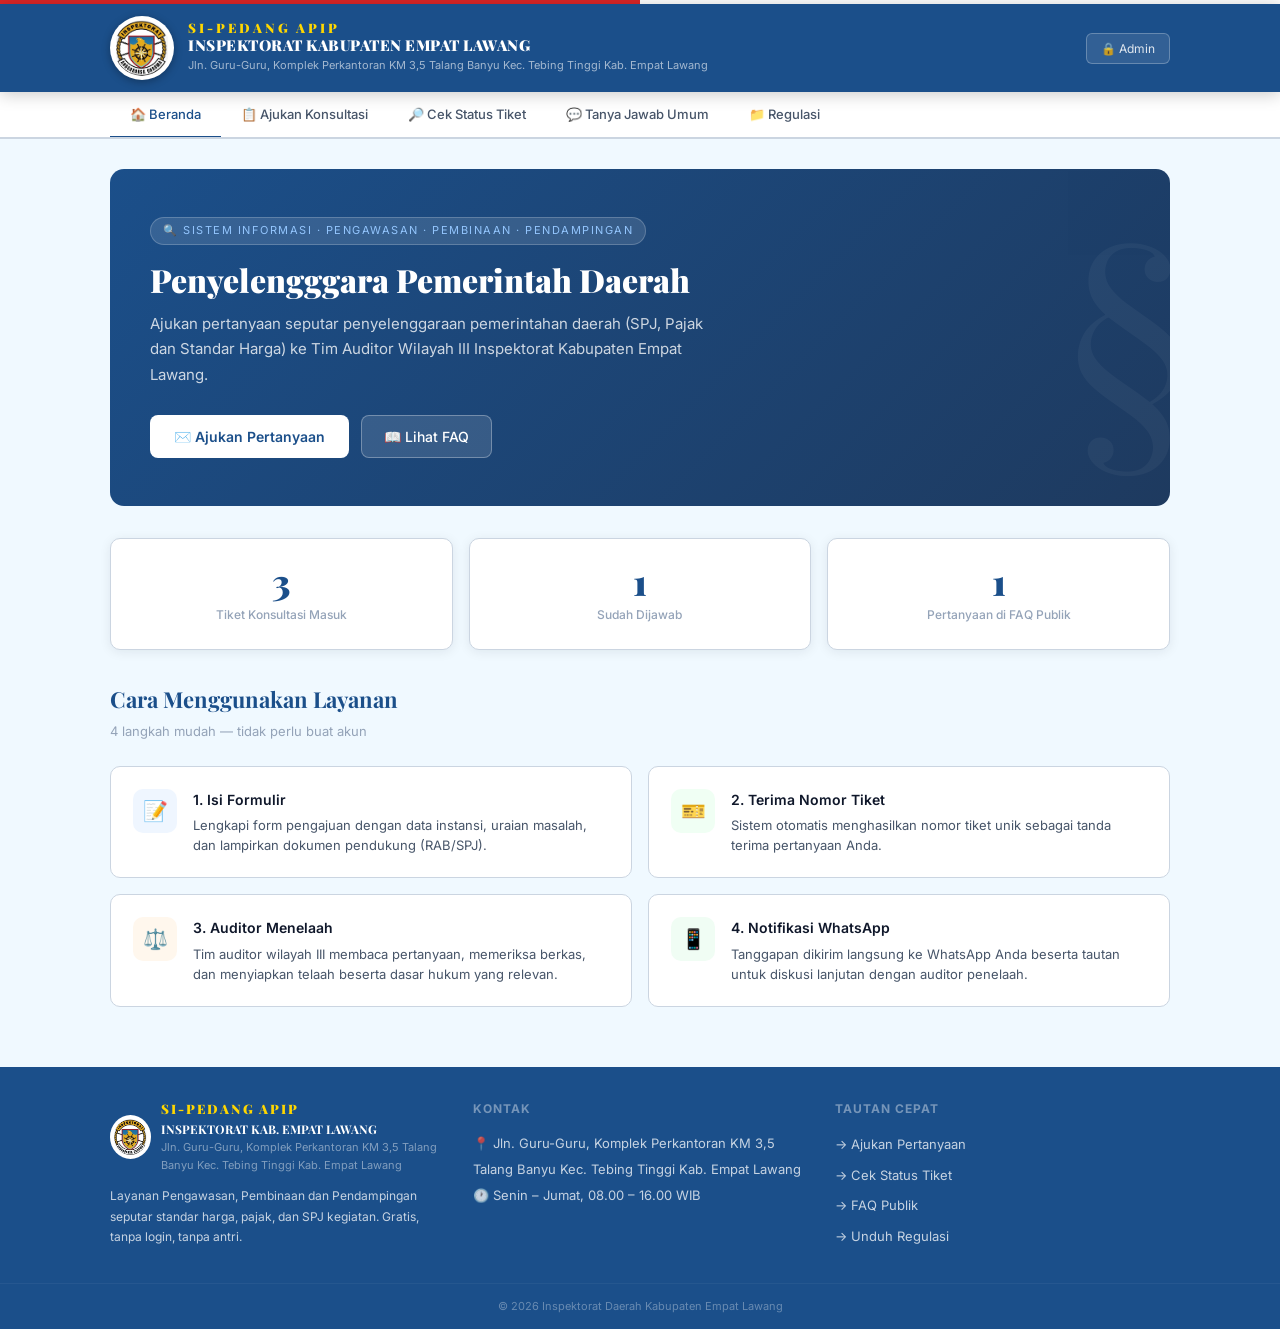
==== commit 87041230: "Update consultation form" ====
--- a/app.html
+++ b/app.html
@@ -3,7 +3,7 @@
 <head>
   <meta charset="UTF-8">
   <meta name="viewport" content="width=device-width, initial-scale=1.0">
-  <title>Klinik Konsultasi APIP — Inspektorat Kab. Empat Lawang</title>
+  <title>SI-PEDANG APIP — Inspektorat Kab. Empat Lawang</title>
 
   <!-- Google Fonts -->
   <link rel="preconnect" href="https://fonts.googleapis.com">
@@ -26,9 +26,9 @@
       <img src="[data-uri]" alt="Logo Inspektorat" class="logo-img">
     </div>
     <div class="header-text">
-      <div class="brand-name">PEDANG APIP</div>
+      <div class="brand-name">SI-PEDANG APIP</div>
       <h1>INSPEKTORAT KABUPATEN EMPAT LAWANG</h1>
-      <div class="subtitle">Sistem Klinik Konsultasi — Layanan Online Tanpa Login</div>
+      <div class="subtitle">Jln. Guru-Guru, Komplek Perkantoran KM 3,5 Talang Banyu Kec. Tebing Tinggi Kab. Empat Lawang</div>
     </div>
     <button class="admin-btn" onclick="showPage('admin')">🔒 Admin</button>
   </div>
@@ -55,11 +55,10 @@
   <!-- ── BERANDA ─────────────────────────────────────────── -->
   <div class="page active" id="page-home">
     <div class="hero">
-      <div class="hero-badge">🔍 Konsultasi Gratis · Tanpa Antri · Online</div>
-      <h2>Konsultasi SPJ, Pajak &<br>Standar Harga Kapan Saja</h2>
-      <p>Ajukan pertanyaan seputar RAB, SPJ kegiatan, pajak Dana Desa, dan standar harga
-         langsung ke Tim Auditor Inspektorat. Respon dalam 1×24 jam kerja, tanpa perlu
-         datang ke kantor.</p>
+      <div class="hero-badge">🔍 Sistem Informasi · Pengawasan · Pembinaan · Pendampingan</div>
+      <h2>Penyelengggara Pemerintah Daerah</h2>
+      <p>Ajukan pertanyaan seputar penyelenggaraan pemerintahan daerah (SPJ, Pajak dan Standar Harga) ke Tim Auditor Wilayah III 
+        Inspektorat Kabupaten Empat Lawang.</p>
       <div class="hero-cta">
         <button class="btn-primary"   onclick="showPage('form')">✉️ Ajukan Pertanyaan</button>
         <button class="btn-secondary" onclick="showPage('faq')">📖 Lihat FAQ</button>
@@ -97,14 +96,14 @@
         <div class="how-icon" style="background:#F0FFF4;">🎫</div>
         <div>
           <h4>2. Terima Nomor Tiket</h4>
-          <p>Sistem otomatis menghasilkan nomor tiket unik sebagai tanda terima permohonan konsultasi Anda.</p>
+          <p>Sistem otomatis menghasilkan nomor tiket unik sebagai tanda terima pertanyaan Anda.</p>
         </div>
       </div>
       <div class="how-card">
         <div class="how-icon" style="background:#FFF7ED;">⚖️</div>
         <div>
           <h4>3. Auditor Menelaah</h4>
-          <p>Tim auditor membaca pertanyaan, memeriksa berkas, dan menyiapkan telaah beserta dasar hukum yang relevan.</p>
+          <p>Tim auditor wilayah III membaca pertanyaan, memeriksa berkas, dan menyiapkan telaah beserta dasar hukum yang relevan.</p>
         </div>
       </div>
       <div class="how-card">
@@ -119,7 +118,7 @@
 
   <!-- ── AJUKAN KONSULTASI ────────────────────────────────── -->
   <div class="page" id="page-form">
-    <h2 class="section-title">Formulir Pengajuan Konsultasi</h2>
+    <h2 class="section-title">Formulir Pengajuan Pertanyaan</h2>
     <p class="section-sub">Isi dengan lengkap dan benar. Nomor WhatsApp aktif wajib diisi untuk menerima tanggapan.</p>
 
     <div class="form-card">
@@ -139,10 +138,8 @@
           <label>Instansi <span class="req">*</span></label>
           <select id="f-inst-type" onchange="toggleInstName()">
             <option value="">— Pilih Instansi —</option>
-            <option value="opd">OPD</option>
             <option value="kecamatan">Kecamatan</option>
             <option value="puskesmas">Puskesmas</option>
-            <option value="rs">Rumah Sakit Pratama</option>
           </select>
         </div>
         <div class="form-group" id="f-unit-group" style="display:none">
@@ -211,13 +208,13 @@
         <div id="upload-preview" style="display:none;"></div>
       </div>
 
-      <button class="submit-btn" onclick="submitForm()">✉️ Kirim Permohonan Konsultasi</button>
+      <button class="submit-btn" onclick="submitForm()">✉️ Kirim Permohonan Pertanyaan</button>
     </div>
   </div>
 
   <!-- ── CEK STATUS TIKET ─────────────────────────────────── -->
   <div class="page" id="page-cek">
-    <h2 class="section-title">Cek Status Tiket Konsultasi</h2>
+    <h2 class="section-title">Cek Status Tiket Pertanyaan</h2>
     <p class="section-sub">Masukkan nomor tiket yang diterima saat pengajuan untuk melihat status dan tanggapan auditor.</p>
     <div style="max-width:560px;margin:0 auto;">
       <div class="form-card">
@@ -259,7 +256,7 @@
   <!-- ── PUSAT REGULASI ────────────────────────────────────── -->
   <div class="page" id="page-regulasi">
     <h2 class="section-title">Pusat Unduh Regulasi</h2>
-    <p class="section-sub">Dokumen aturan resmi yang menjadi dasar pembinaan dan konsultasi.</p>
+    <p class="section-sub">Dokumen aturan resmi yang menjadi dasar pembinaan dan pendampingan.</p>
     <div class="reg-grid" id="reg-grid"></div>
   </div>
 
@@ -329,14 +326,7 @@
         <div class="filter-row">
           <select id="filter-kec" onchange="renderTickets()">
             <option value="all">Semua Kecamatan</option>
-            <option>Pendopo</option>
-            <option>Pendopo Barat</option>
-            <option>Muara Pinang</option>
-            <option>Lintang Kanan</option>
-            <option>Saling</option>
-            <option>Ulu Musi</option>
             <option>Pasemah Air Keruh</option>
-            <option>Talang Padang</option>
           </select>
           <select id="filter-status" onchange="renderTickets()">
             <option value="all">Semua Status</option>
@@ -438,13 +428,13 @@
         <img src="[data-uri]"
              style="width:44px;height:44px;border-radius:50%;object-fit:contain;background:#fff;padding:2px;border:2px solid rgba(255,255,255,0.2);" alt="Logo">
         <div>
-          <div style="font-family:'Playfair Display',serif;font-weight:900;font-size:13px;color:#FFD700;letter-spacing:2px;">PEDANG APIP</div>
+          <div style="font-family:'Playfair Display',serif;font-weight:900;font-size:13px;color:#FFD700;letter-spacing:2px;">SI-PEDANG APIP</div>
           <div style="font-family:'Playfair Display',serif;font-weight:700;font-size:12px;color:#fff;">INSPEKTORAT KAB. EMPAT LAWANG</div>
-          <div style="font-size:11px;opacity:.6;">Klinik Konsultasi Online</div>
+          <div style="font-size:11px;opacity:.6;">Jln. Guru-Guru, Komplek Perkantoran KM 3,5 Talang Banyu Kec. Tebing Tinggi Kab. Empat Lawang</div>
         </div>
       </div>
       <p style="font-size:12px;line-height:1.7;">
-        Layanan konsultasi online seputar standar harga, pajak, dan SPJ kegiatan.
+        Layanan Pengawasan, Pembinaan dan Pendampingan seputar standar harga, pajak, dan SPJ kegiatan.
         Gratis, tanpa login, tanpa antri.
       </p>
     </div>
@@ -452,9 +442,7 @@
       <div style="font-size:12px;font-weight:700;letter-spacing:1px;text-transform:uppercase;
                   color:rgba(255,255,255,0.4);margin-bottom:12px;">Kontak</div>
       <div style="font-size:13px;line-height:2;">
-        📍 Jl. Lintas Sumatera No. 1, Pendopo<br>
-        📞 (0731) 123456<br>
-        📧 inspektorat@empatlawang.go.id<br>
+        📍 Jln. Guru-Guru, Komplek Perkantoran KM 3,5 Talang Banyu Kec. Tebing Tinggi Kab. Empat Lawang<br>
         🕐 Senin – Jumat, 08.00 – 16.00 WIB
       </div>
     </div>
@@ -463,7 +451,7 @@
                   color:rgba(255,255,255,0.4);margin-bottom:12px;">Tautan Cepat</div>
       <div style="font-size:13px;line-height:2.2;display:flex;flex-direction:column;gap:2px;">
         <a href="#" onclick="showPage('form');return false"
-           style="color:rgba(255,255,255,0.75);text-decoration:none;">→ Ajukan Konsultasi</a>
+           style="color:rgba(255,255,255,0.75);text-decoration:none;">→ Ajukan Pertanyaan</a>
         <a href="#" onclick="showPage('cek');return false"
            style="color:rgba(255,255,255,0.75);text-decoration:none;">→ Cek Status Tiket</a>
         <a href="#" onclick="showPage('faq');return false"
@@ -475,7 +463,7 @@
   </div>
   <div style="border-top:1px solid rgba(255,255,255,0.1);text-align:center;
               padding:14px 20px;font-size:11px;opacity:.45;">
-    © 2024 Inspektorat Daerah Kabupaten Empat Lawang · Sistem Klinik Konsultasi APIP v1.1
+    © 2026 Inspektorat Daerah Kabupaten Empat Lawang
   </div>
 </footer>
 
@@ -486,14 +474,14 @@
   <div class="modal">
     <div class="modal-icon">✅</div>
     <h3>Permohonan Terkirim!</h3>
-    <p>Tiket konsultasi Anda telah berhasil diregistrasi. Tim auditor akan menelaah dan
+    <p>Tiket pertanyaan Anda telah berhasil diregistrasi. Tim auditor akan menelaah dan
        mengirimkan tanggapan ke WhatsApp Anda dalam 1×24 jam kerja.</p>
     <div class="ticket-box">
       <div class="ticket-label">Nomor Tiket Anda</div>
-      <div class="ticket-num" id="modal-ticket-num">EL-2024-0001</div>
+      <div class="ticket-num" id="modal-ticket-num">EL-2026-0001</div>
     </div>
     <p style="font-size:12px;color:var(--text-muted);">
-      Simpan nomor ini sebagai bukti pengajuan konsultasi.</p>
+      Simpan nomor ini sebagai bukti pengajuan pertanyaan.</p>
     <button class="close-modal" onclick="closeModal()">Tutup</button>
   </div>
 </div>
@@ -503,7 +491,7 @@
 ════════════════════════════════════════════════════════════ -->
 <div class="telaah-modal" id="telaah-modal">
   <div class="telaah-inner">
-    <h3>📋 Telaah Tiket Konsultasi</h3>
+    <h3>📋 Telaah Tiket Pertanyaan</h3>
     <p style="font-size:12px;color:var(--text-muted);margin-bottom:16px;" id="tm-ticket-num"></p>
     <hr class="section-divider">
 
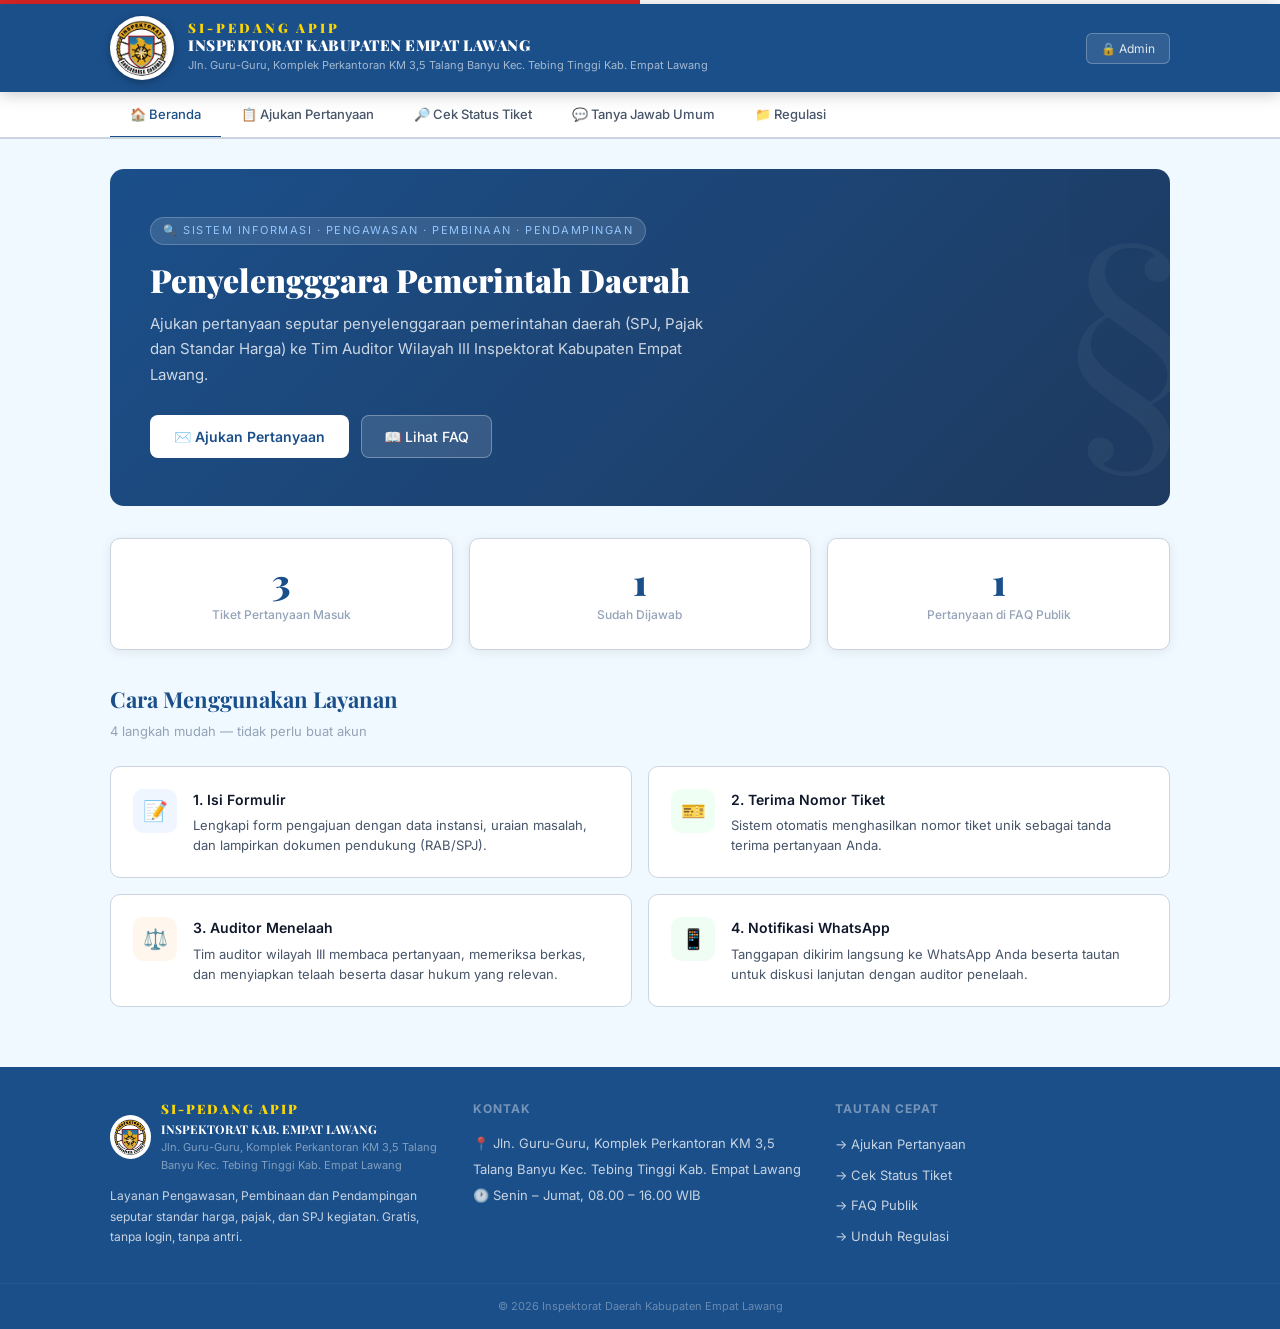
==== commit a2be90c3: "Refine consultation form" ====
--- a/app.html
+++ b/app.html
@@ -40,7 +40,7 @@
 <nav class="nav-bar">
   <div class="nav-inner">
     <button class="nav-btn active" id="nav-home"     onclick="showPage('home')">🏠 Beranda</button>
-    <button class="nav-btn"        id="nav-form"     onclick="showPage('form')">📋 Ajukan Konsultasi</button>
+    <button class="nav-btn"        id="nav-form"     onclick="showPage('form')">📋 Ajukan Pertanyaan</button>
     <button class="nav-btn"        id="nav-cek"      onclick="showPage('cek')">🔎 Cek Status Tiket</button>
     <button class="nav-btn"        id="nav-faq"      onclick="showPage('faq')">💬 Tanya Jawab Umum</button>
     <button class="nav-btn"        id="nav-regulasi" onclick="showPage('regulasi')">📁 Regulasi</button>
@@ -69,7 +69,7 @@
     <div class="stat-grid">
       <div class="stat-card">
         <div class="stat-num" id="stat-tiket">0</div>
-        <div class="stat-label">Tiket Konsultasi Masuk</div>
+        <div class="stat-label">Tiket Pertanyaan Masuk</div>
       </div>
       <div class="stat-card">
         <div class="stat-num" id="stat-selesai">0</div>
@@ -116,7 +116,7 @@
     </div>
   </div>
 
-  <!-- ── AJUKAN KONSULTASI ────────────────────────────────── -->
+  <!-- ── AJUKAN PERTANYAAN ────────────────────────────────── -->
   <div class="page" id="page-form">
     <h2 class="section-title">Formulir Pengajuan Pertanyaan</h2>
     <p class="section-sub">Isi dengan lengkap dan benar. Nomor WhatsApp aktif wajib diisi untuk menerima tanggapan.</p>
@@ -190,7 +190,7 @@
       </div>
 
       <div class="form-group">
-        <label>Uraian Pertanyaan Konsultasi <span class="req">*</span></label>
+        <label>Uraian Pertanyaan <span class="req">*</span></label>
         <textarea id="f-uraian"
           placeholder="Jelaskan secara rinci permasalahan yang dihadapi, termasuk tahun anggaran, nilai kegiatan, dan kendala spesifik..."></textarea>
       </div>
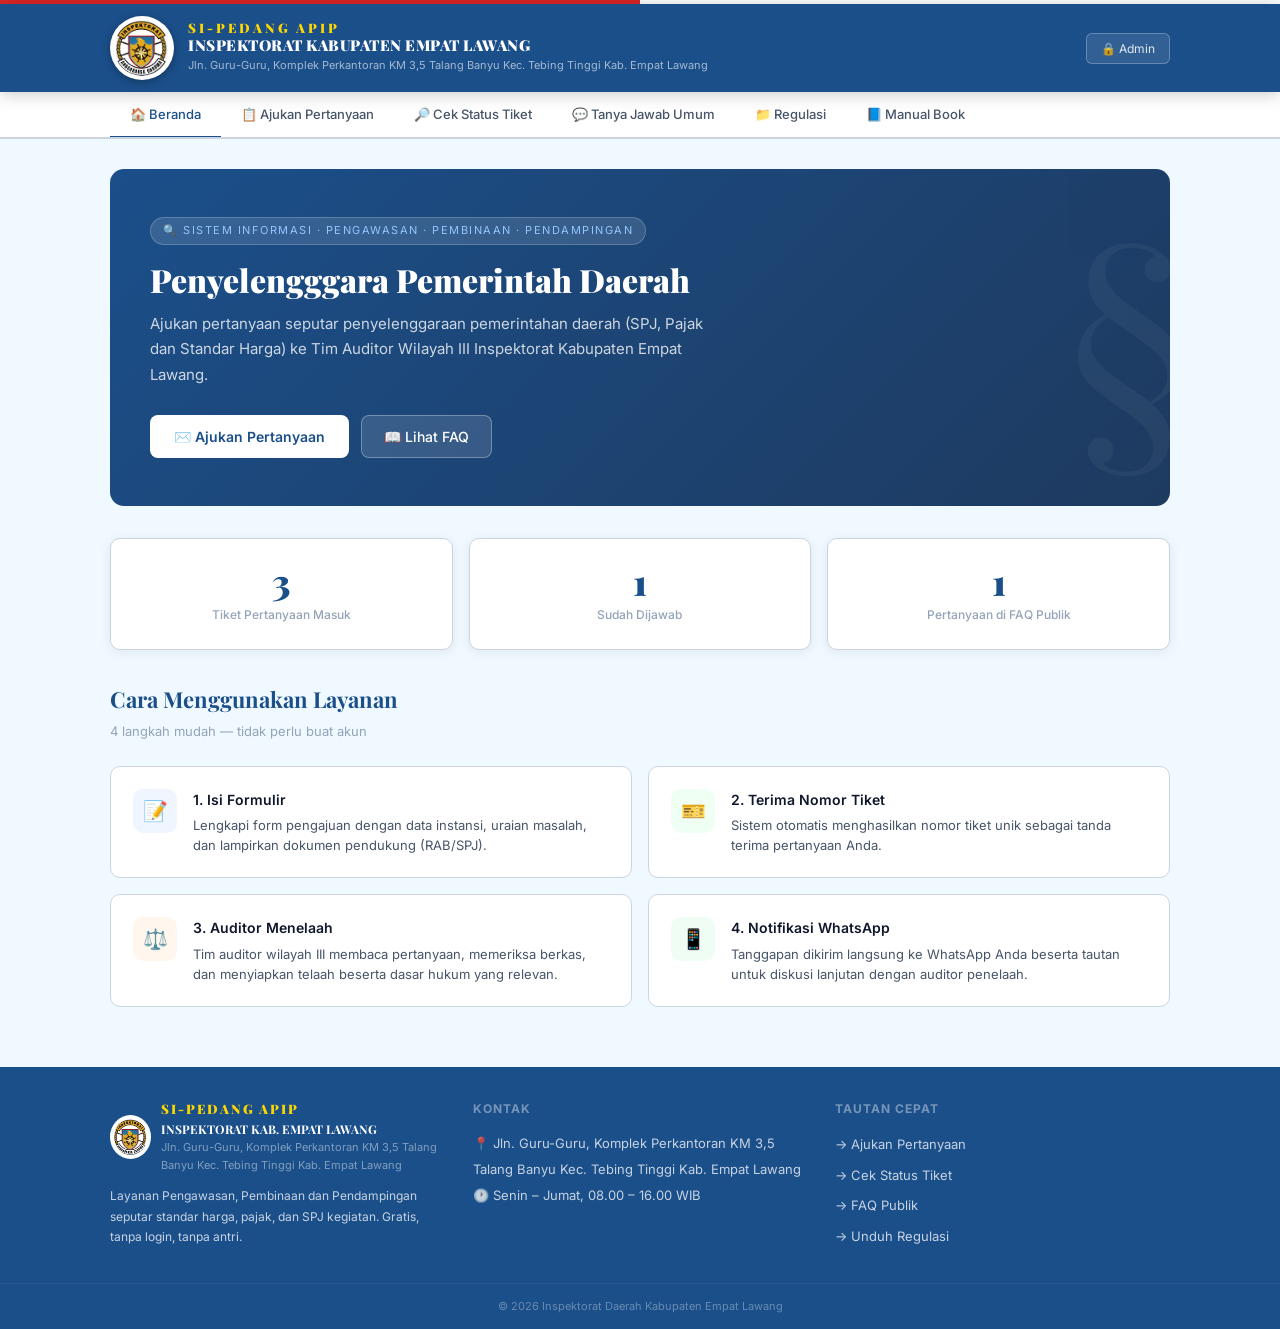
==== commit a0ad4196: "Integrate updated manual book" ====
--- a/app.html
+++ b/app.html
@@ -44,6 +44,7 @@
     <button class="nav-btn"        id="nav-cek"      onclick="showPage('cek')">🔎 Cek Status Tiket</button>
     <button class="nav-btn"        id="nav-faq"      onclick="showPage('faq')">💬 Tanya Jawab Umum</button>
     <button class="nav-btn"        id="nav-regulasi" onclick="showPage('regulasi')">📁 Regulasi</button>
+    <button class="nav-btn"        id="nav-manual"   onclick="window.location.href='js/manual-book.html'">📘 Manual Book</button>
   </div>
 </nav>
 
@@ -235,7 +236,7 @@
   <!-- ── TANYA JAWAB UMUM (FAQ) ────────────────────────────── -->
   <div class="page" id="page-faq">
     <h2 class="section-title">Ruang Tanya Jawab Umum</h2>
-    <p class="section-sub">Arsip telaah auditor yang telah disetujui untuk dibagikan. Nama pemohon otomatis disamarkan.</p>
+    <p class="section-sub">Arsip telaah auditor yang telah disetujui untuk dibagikan. Nama penanya otomatis disamarkan.</p>
 
     <div class="search-bar">
       <input type="text" id="faq-search"
@@ -258,6 +259,61 @@
     <h2 class="section-title">Pusat Unduh Regulasi</h2>
     <p class="section-sub">Dokumen aturan resmi yang menjadi dasar pembinaan dan pendampingan.</p>
     <div class="reg-grid" id="reg-grid"></div>
+  </div>
+
+  <!-- ── MANUAL BOOK ──────────────────────────────────────── -->
+  <div class="page" id="page-manual">
+    <section class="manual-hero">
+      <div class="manual-hero-copy"><div class="manual-kicker">PANDUAN PENGGUNAAN</div>
+        <h2>Semua langkah,<br><span>lebih mudah dipahami.</span></h2>
+        <p>Panduan lengkap menggunakan SI-PEDANG APIP untuk mengajukan pertanyaan, memantau tiket, membaca jawaban auditor, dan menemukan regulasi resmi.</p>
+        <div class="manual-hero-pills"><span>👤 Penanya</span><span>🛡️ Auditor</span><span>📚 Regulasi resmi</span></div>
+      </div>
+      <div class="manual-hero-art"><div class="manual-art-ring"><span>APIP</span></div><div class="manual-art-note note-top">01 <b>Ajukan</b></div><div class="manual-art-note note-bottom">04 <b>Terima jawaban</b></div></div>
+    </section>
+
+    <div class="manual-section-heading">
+      <div><span class="manual-eyebrow">ALUR LAYANAN</span><h3>Bagaimana prosesnya?</h3></div>
+      <p>Empat langkah dari pertanyaan pertama sampai jawaban diterima.</p>
+    </div>
+    <div class="manual-flow">
+      <div class="manual-step step-blue"><div class="manual-step-number">01</div><div class="manual-step-icon">📝</div><h4>Ajukan pertanyaan</h4><p>Isi identitas, pilih instansi, tulis program dan kegiatan, lalu jelaskan kebutuhan secara runtut.</p></div>
+      <div class="manual-flow-line"></div>
+      <div class="manual-step step-teal"><div class="manual-step-number">02</div><div class="manual-step-icon">🎫</div><h4>Simpan nomor tiket</h4><p>Sistem membuat nomor tiket setelah pertanyaan dikirim. Simpan nomor ini untuk mengecek perkembangan.</p></div>
+      <div class="manual-flow-line"></div>
+      <div class="manual-step step-gold"><div class="manual-step-number">03</div><div class="manual-step-icon">🔎</div><h4>Auditor menelaah</h4><p>Auditor memeriksa uraian, dokumen pendukung, serta dasar aturan yang relevan.</p></div>
+      <div class="manual-flow-line"></div>
+      <div class="manual-step step-green"><div class="manual-step-number">04</div><div class="manual-step-icon">💬</div><h4>Terima tanggapan</h4><p>Jawaban dikirim melalui WhatsApp. Gunakan nomor tiket untuk melihat status dan rekomendasi.</p></div>
+    </div>
+
+    <div class="manual-columns">
+      <section class="manual-panel manual-panel-blue">
+        <div class="manual-panel-title"><span>👤</span><div><span class="manual-eyebrow">UNTUK PENANYA</span><h3>Siapkan pertanyaan dengan baik</h3></div></div>
+        <ol class="manual-list">
+          <li><strong>Pilih instansi</strong><span>Pilih Kecamatan Pasemah Air Keruh, Desa/Sekolah, atau Puskesmas yang sesuai.</span></li>
+          <li><strong>Gunakan WhatsApp aktif</strong><span>Nomor 08 atau 628 diterima dan otomatis dinormalkan untuk WhatsApp.</span></li>
+          <li><strong>Jelaskan konteks</strong><span>Sertakan tahun anggaran, nilai kegiatan, masalah, dan hasil yang ingin dikonfirmasi.</span></li>
+          <li><strong>Lampirkan berkas</strong><span>Gunakan RAB, SPJ, DPA, atau dokumen pendukung yang relevan jika tersedia.</span></li>
+        </ol>
+      </section>
+      <section class="manual-panel manual-panel-gold">
+        <div class="manual-panel-title"><span>🛡️</span><div><span class="manual-eyebrow">UNTUK AUDITOR</span><h3>Alur menelaah tiket</h3></div></div>
+        <ol class="manual-list">
+          <li><strong>Buka Dashboard Admin</strong><span>Masuk melalui tombol Admin dan gunakan akun internal yang tersedia.</span></li>
+          <li><strong>Periksa tiket baru</strong><span>Baca identitas penanya, uraian kegiatan, kecamatan, dan lampiran.</span></li>
+          <li><strong>Tulis dasar hukum dan rekomendasi</strong><span>Gunakan regulasi terbaru, bahasa yang jelas, dan langkah tindak lanjut yang konkret.</span></li>
+          <li><strong>Kirim tanggapan</strong><span>Pratinjau pesan, simpan telaah, lalu buka WhatsApp untuk mengirim notifikasi.</span></li>
+        </ol>
+      </section>
+    </div>
+
+    <div class="manual-bottom-grid">
+      <section class="manual-checklist"><span class="manual-eyebrow">CHECKLIST SEBELUM KIRIM</span><h3>Pastikan tidak ada yang terlewat</h3>
+        <div class="check-row"><span>✓</span>Nama dan instansi sudah benar</div><div class="check-row"><span>✓</span>Nomor WhatsApp aktif</div>
+        <div class="check-row"><span>✓</span>Program dan kegiatan sudah spesifik</div><div class="check-row"><span>✓</span>Uraian masalah mudah dipahami</div><div class="check-row"><span>✓</span>Nomor tiket sudah disimpan</div>
+      </section>
+      <section class="manual-help-card"><div class="manual-help-icon">💡</div><h3>Tips cepat</h3><p>Gunakan menu <strong>Regulasi</strong> untuk membaca aturan resmi sebelum mengirim pertanyaan. Semakin lengkap konteks dan dokumen, semakin mudah auditor memberikan tanggapan yang tepat.</p><button class="manual-link-button" onclick="showPage('form')">📝 Ajukan Pertanyaan</button></section>
+    </div>
   </div>
 
   <!-- ── ADMIN ─────────────────────────────────────────────── -->
@@ -495,7 +551,7 @@
     <p style="font-size:12px;color:var(--text-muted);margin-bottom:16px;" id="tm-ticket-num"></p>
     <hr class="section-divider">
 
-    <!-- Info pemohon -->
+    <!-- Info penanya -->
     <div class="info-grid" id="tm-info"></div>
 
     <!-- Uraian pertanyaan -->
@@ -534,7 +590,7 @@
 
       <label class="telaah-label">Telaah & Saran / Rekomendasi Pembinaan <span class="req">*</span></label>
       <textarea class="telaah-textarea" id="tm-rek"
-        placeholder="Tulis telaah, analisis, dan rekomendasi tindakan yang harus diambil oleh pemohon..."></textarea>
+        placeholder="Tulis telaah, analisis, dan rekomendasi tindakan yang harus diambil oleh penanya..."></textarea>
 
       <!-- Preview WA -->
       <div id="tm-wa-preview" class="wa-preview" style="display:none;">
@@ -546,7 +602,7 @@
       <div class="checkbox-row">
         <input type="checkbox" id="tm-public" onchange="togglePublicCheck()">
         <label for="tm-public">
-          ⭐ Tampilkan di FAQ Publik (nama pemohon akan disamarkan)
+          ⭐ Tampilkan di FAQ Publik (nama penanya akan disamarkan)
         </label>
       </div>
 
--- a/css/base.css
+++ b/css/base.css
@@ -1,6 +1,6 @@
 /* ============================================================
    BASE.CSS — Variabel, Reset, Tipografi, Layout, Responsif
-   Klinik Konsultasi APIP · Inspektorat Kab. Empat Lawang
+  Klinik Pertanyaan APIP · Inspektorat Kab. Empat Lawang
    ============================================================ */
 
 /* ─── CSS VARIABLES ─── */
--- a/css/components.css
+++ b/css/components.css
@@ -1,6 +1,6 @@
 /* ============================================================
    COMPONENTS.CSS — Tombol, Form, Card, FAQ, Regulasi, Modal
-   Klinik Konsultasi APIP · Inspektorat Kab. Empat Lawang
+  Klinik Pertanyaan APIP · Inspektorat Kab. Empat Lawang
    ============================================================ */
 
 /* ─── TOMBOL UTAMA ─── */
@@ -311,6 +311,81 @@
 }
 .dl-btn:hover { background: var(--blue-mid); color: #fff; }
 
+/* ─── MANUAL BOOK ─── */
+.manual-hero {
+  background: linear-gradient(118deg, #123A68 0%, #1B4F8A 58%, #0E7490 100%);
+  color: #fff;
+  border-radius: 14px;
+  padding: 38px 42px;
+  margin-bottom: 30px;
+  position: relative;
+  overflow: hidden;
+  display: grid;
+  grid-template-columns: minmax(0, 1.4fr) minmax(220px, .6fr);
+  align-items: center;
+  min-height: 245px;
+}
+.manual-hero::after {
+  content: '✦';
+  position: absolute;
+  right: 28px;
+  top: -20px;
+  font-size: 150px;
+  color: rgba(255,255,255,.08);
+}
+.manual-kicker, .manual-eyebrow { color: #FCD34D; font-size: 10px; font-weight: 800; letter-spacing: 1.8px; text-transform: uppercase; }
+.manual-hero-copy { position: relative; z-index: 2; }
+.manual-hero h2 { font-family: 'Playfair Display', serif; font-size: 34px; line-height: 1.08; margin: 10px 0 12px; position: relative; z-index: 1; }
+.manual-hero h2 span { color: #FCD34D; }
+.manual-hero p { max-width: 650px; color: rgba(255,255,255,.8); line-height: 1.7; position: relative; z-index: 1; }
+.manual-hero-pills { display: flex; flex-wrap: wrap; gap: 8px; margin-top: 20px; position: relative; z-index: 1; }
+.manual-hero-pills span { background: rgba(255,255,255,.13); border: 1px solid rgba(255,255,255,.2); border-radius: 20px; padding: 6px 11px; font-size: 11px; }
+.manual-hero-art { height: 190px; position: relative; z-index: 2; }
+.manual-art-ring { position: absolute; width: 150px; height: 150px; right: 20px; top: 18px; border: 1px solid rgba(255,255,255,.35); border-radius: 50%; display: grid; place-items: center; box-shadow: 0 0 0 18px rgba(255,255,255,.04), 0 0 0 38px rgba(255,255,255,.025); }
+.manual-art-ring::before, .manual-art-ring::after { content: ''; position: absolute; border-radius: 50%; border: 1px dashed rgba(252,211,77,.6); }
+.manual-art-ring::before { inset: 15px; }
+.manual-art-ring::after { inset: -10px; border-color: rgba(255,255,255,.18); }
+.manual-art-ring span { font: 900 24px 'Playfair Display', serif; color: #FCD34D; letter-spacing: 2px; }
+.manual-art-note { position: absolute; display: flex; flex-direction: column; gap: 2px; font-size: 10px; letter-spacing: 1px; color: #FCD34D; text-transform: uppercase; }
+.manual-art-note b { color: #fff; font-size: 11px; letter-spacing: 0; text-transform: none; }
+.note-top { right: 0; top: 4px; }.note-bottom { right: 8px; bottom: 4px; }
+.manual-section-heading { display: flex; justify-content: space-between; gap: 20px; align-items: end; margin-bottom: 18px; }
+.manual-section-heading h3, .manual-panel h3, .manual-checklist h3, .manual-help-card h3 { color: var(--blue-deep); font-size: 20px; margin-top: 4px; }
+.manual-section-heading p { color: var(--text-muted); font-size: 13px; }
+.manual-flow { display: flex; align-items: stretch; gap: 8px; margin-bottom: 32px; }
+.manual-step { flex: 1; background: var(--surface); border: 1px solid var(--border); border-radius: var(--radius); padding: 20px; position: relative; box-shadow: var(--shadow); overflow: hidden; }
+.manual-step::after { content: ''; position: absolute; width: 68px; height: 68px; border-radius: 50%; right: -25px; bottom: -25px; background: rgba(37,99,235,.08); }
+.step-blue { border-top: 4px solid #2563EB; }.step-teal { border-top: 4px solid #0E7490; }.step-gold { border-top: 4px solid #B45309; }.step-green { border-top: 4px solid #059669; }
+.manual-step-number { color: var(--blue-mid); font-size: 11px; font-weight: 800; letter-spacing: 1px; }
+.manual-step-icon { font-size: 28px; margin: 10px 0 8px; }
+.manual-step h4 { font-size: 14px; margin-bottom: 5px; }
+.manual-step p { color: var(--text-secondary); font-size: 12px; line-height: 1.55; }
+.manual-flow-line { width: 20px; align-self: center; height: 2px; background: var(--border); position: relative; }
+.manual-flow-line::after { content: '›'; position: absolute; right: -2px; top: -11px; color: var(--blue-mid); font-size: 20px; }
+.manual-columns { display: grid; grid-template-columns: 1fr 1fr; gap: 16px; margin-bottom: 16px; }
+.manual-panel { border-radius: var(--radius); padding: 24px; border: 1px solid var(--border); }
+.manual-panel-blue { background: #F0F9FF; border-color: #BAE6FD; }
+.manual-panel-gold { background: #FFFBEB; border-color: #FDE68A; }
+.manual-panel-title { display: flex; align-items: flex-start; gap: 12px; margin-bottom: 16px; }
+.manual-panel-title > span { font-size: 26px; }
+.manual-panel-title h3 { margin-top: 3px; }
+.manual-list { list-style: none; counter-reset: manual; padding: 0; margin: 0; }
+.manual-list li { counter-increment: manual; display: grid; grid-template-columns: 28px 1fr; column-gap: 8px; margin-bottom: 14px; }
+.manual-list li::before { content: counter(manual); width: 24px; height: 24px; border-radius: 50%; background: var(--blue-deep); color: #fff; display: grid; place-items: center; font-size: 11px; font-weight: 700; }
+.manual-panel-gold .manual-list li::before { background: var(--gold); }
+.manual-list strong, .manual-list span { grid-column: 2; }
+.manual-list strong { font-size: 13px; }
+.manual-list span { color: var(--text-secondary); font-size: 12px; line-height: 1.5; margin-top: 2px; }
+.manual-bottom-grid { display: grid; grid-template-columns: 1fr 1fr; gap: 16px; }
+.manual-checklist, .manual-help-card { background: var(--surface); border: 1px solid var(--border); border-radius: var(--radius); padding: 24px; }
+.check-row { display: flex; gap: 9px; align-items: center; color: var(--text-secondary); font-size: 13px; margin-top: 12px; }
+.check-row span { color: var(--success); font-weight: 800; font-size: 18px; }
+.manual-help-card { background: linear-gradient(135deg, #ECFDF5, #F0FDFA); border-color: #A7F3D0; }
+.manual-help-icon { font-size: 28px; }
+.manual-help-card p { color: var(--text-secondary); font-size: 13px; line-height: 1.65; margin: 8px 0 16px; }
+.manual-link-button { border: 0; border-radius: 7px; padding: 9px 14px; background: var(--blue-deep); color: #fff; font: 600 12px 'Inter', sans-serif; cursor: pointer; }
+.manual-link-button:hover { background: var(--blue-mid); }
+
 /* ─── SUBUNIT (Desa/Sekolah muncul dinamis) ─── */
 #f-subunit-group {
   animation: fadeIn .2s ease;
@@ -400,5 +475,17 @@
   .how-grid     { grid-template-columns: 1fr; }
   .form-row     { grid-template-columns: 1fr; }
   .reg-grid     { grid-template-columns: 1fr; }
+  .manual-hero  { padding: 26px 20px 18px; grid-template-columns: 1fr; }
+  .manual-hero h2 { font-size: 24px; }
+  .manual-hero-art { height: 135px; margin-top: 4px; }
+  .manual-art-ring { width: 105px; height: 105px; right: 50%; top: 10px; transform: translateX(50%); }
+  .manual-art-ring span { font-size: 18px; }
+  .note-top { right: 16%; top: 0; }.note-bottom { right: 11%; bottom: 0; }
+  .manual-section-heading, .manual-flow { display: block; }
+  .manual-section-heading p { margin-top: 8px; }
+  .manual-step { margin-bottom: 10px; }
+  .manual-flow-line { width: 2px; height: 18px; margin: 0 auto; }
+  .manual-flow-line::after { content: '↓'; right: -7px; top: 5px; }
+  .manual-columns, .manual-bottom-grid { grid-template-columns: 1fr; }
   .form-card    { padding: 20px 16px; }
 }
--- a/css/admin.css
+++ b/css/admin.css
@@ -1,6 +1,6 @@
 /* ============================================================
    ADMIN.CSS — Dashboard, Tab, Tiket, Telaah Modal, Laporan
-   Klinik Konsultasi APIP · Inspektorat Kab. Empat Lawang
+  Klinik Pertanyaan APIP · Inspektorat Kab. Empat Lawang
    ============================================================ */
 
 /* ─── LOGIN ─── */
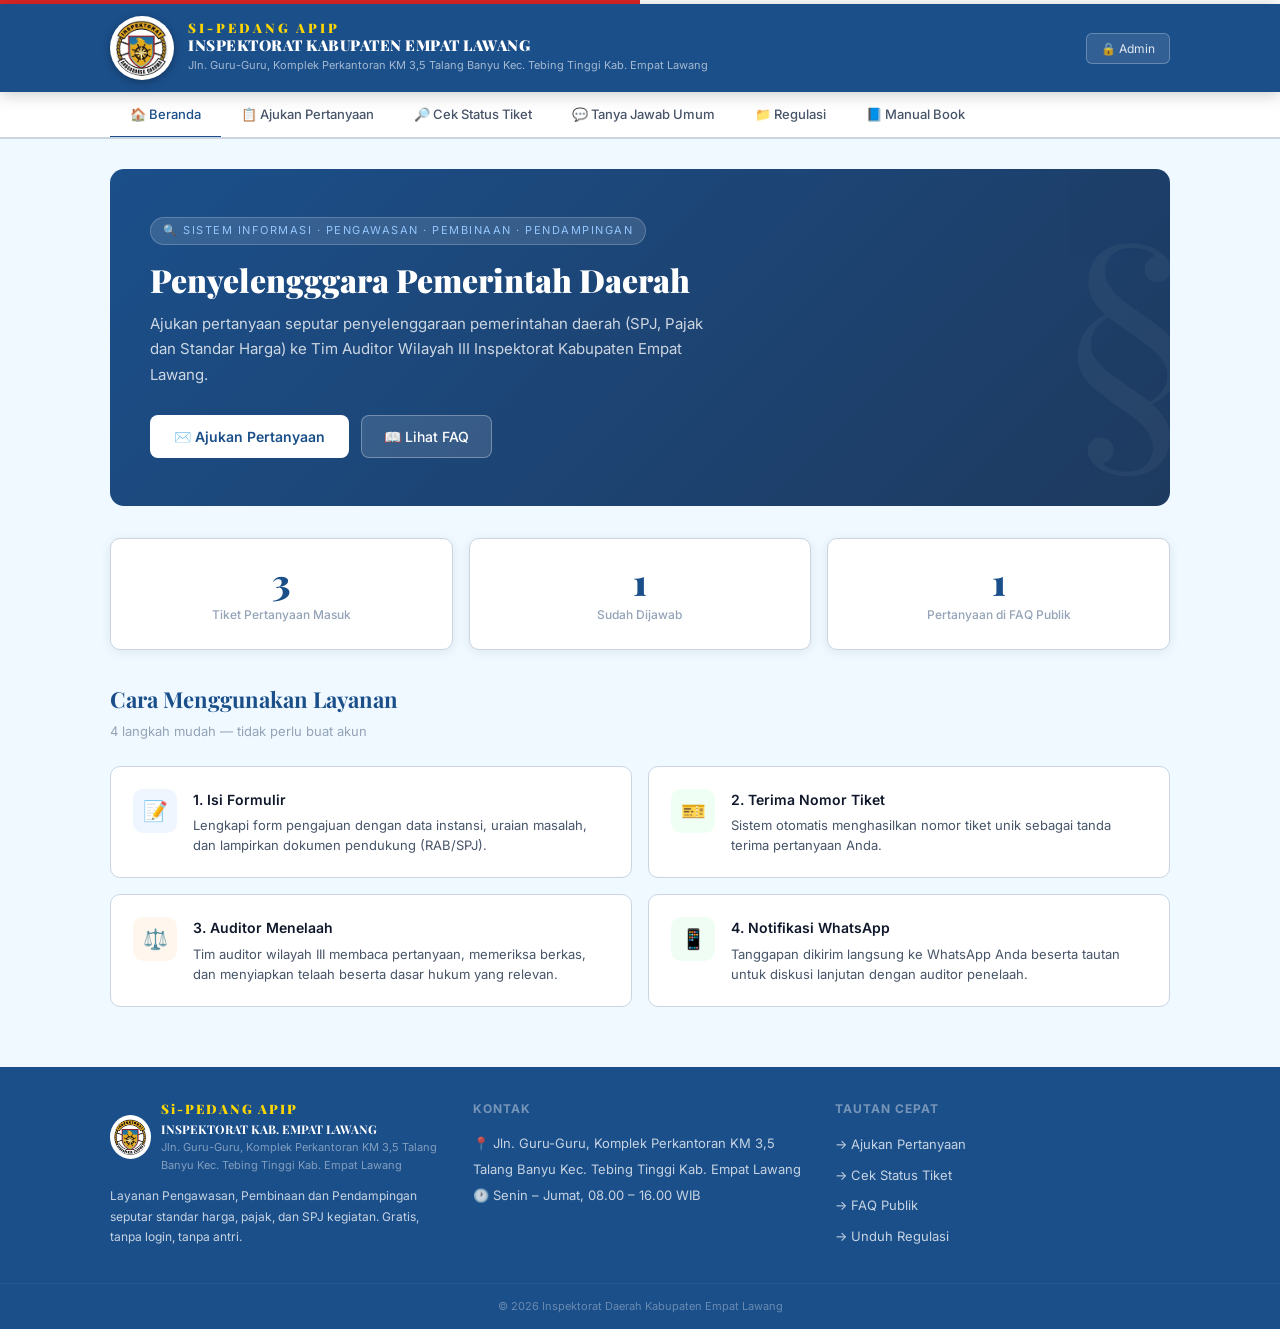
==== commit 68497139: "Normalize Si-PEDANG branding" ====
--- a/app.html
+++ b/app.html
@@ -3,7 +3,7 @@
 <head>
   <meta charset="UTF-8">
   <meta name="viewport" content="width=device-width, initial-scale=1.0">
-  <title>SI-PEDANG APIP — Inspektorat Kab. Empat Lawang</title>
+  <title>Si-PEDANG APIP — Inspektorat Kab. Empat Lawang</title>
 
   <!-- Google Fonts -->
   <link rel="preconnect" href="https://fonts.googleapis.com">
@@ -26,7 +26,7 @@
       <img src="[data-uri]" alt="Logo Inspektorat" class="logo-img">
     </div>
     <div class="header-text">
-      <div class="brand-name">SI-PEDANG APIP</div>
+      <div class="brand-name">Si-PEDANG APIP</div>
       <h1>INSPEKTORAT KABUPATEN EMPAT LAWANG</h1>
       <div class="subtitle">Jln. Guru-Guru, Komplek Perkantoran KM 3,5 Talang Banyu Kec. Tebing Tinggi Kab. Empat Lawang</div>
     </div>
@@ -266,7 +266,7 @@
     <section class="manual-hero">
       <div class="manual-hero-copy"><div class="manual-kicker">PANDUAN PENGGUNAAN</div>
         <h2>Semua langkah,<br><span>lebih mudah dipahami.</span></h2>
-        <p>Panduan lengkap menggunakan SI-PEDANG APIP untuk mengajukan pertanyaan, memantau tiket, membaca jawaban auditor, dan menemukan regulasi resmi.</p>
+        <p>Panduan lengkap menggunakan Si-PEDANG APIP untuk mengajukan pertanyaan, memantau tiket, membaca jawaban auditor, dan menemukan regulasi resmi.</p>
         <div class="manual-hero-pills"><span>👤 Penanya</span><span>🛡️ Auditor</span><span>📚 Regulasi resmi</span></div>
       </div>
       <div class="manual-hero-art"><div class="manual-art-ring"><span>APIP</span></div><div class="manual-art-note note-top">01 <b>Ajukan</b></div><div class="manual-art-note note-bottom">04 <b>Terima jawaban</b></div></div>
@@ -484,7 +484,7 @@
         <img src="[data-uri]"
              style="width:44px;height:44px;border-radius:50%;object-fit:contain;background:#fff;padding:2px;border:2px solid rgba(255,255,255,0.2);" alt="Logo">
         <div>
-          <div style="font-family:'Playfair Display',serif;font-weight:900;font-size:13px;color:#FFD700;letter-spacing:2px;">SI-PEDANG APIP</div>
+          <div style="font-family:'Playfair Display',serif;font-weight:900;font-size:13px;color:#FFD700;letter-spacing:2px;">Si-PEDANG APIP</div>
           <div style="font-family:'Playfair Display',serif;font-weight:700;font-size:12px;color:#fff;">INSPEKTORAT KAB. EMPAT LAWANG</div>
           <div style="font-size:11px;opacity:.6;">Jln. Guru-Guru, Komplek Perkantoran KM 3,5 Talang Banyu Kec. Tebing Tinggi Kab. Empat Lawang</div>
         </div>
